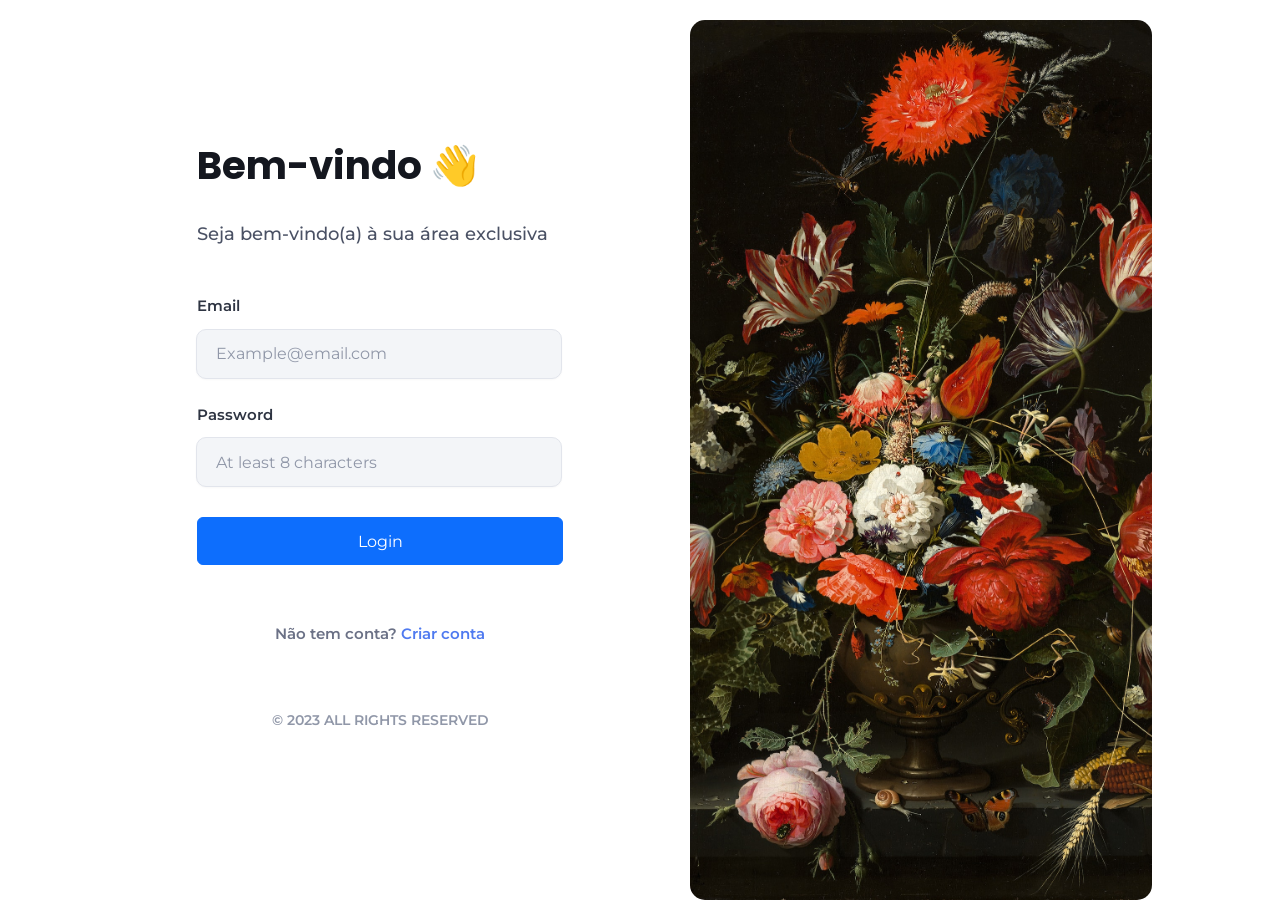
==== agendamento.html @ d28b4170 "mudar nome index para agendamento para compatibilizar" ====
<!doctype html>
<html lang="pt-BR">
  <head>
    <meta charset="UTF-8" />
    <meta name="viewport" content="width=device-width, initial-scale=1.0" />
    <title>Login</title>

    <link rel="preconnect" href="https://fonts.googleapis.com" />
    <link rel="preconnect" href="https://fonts.gstatic.com" crossorigin />
    <link
      href="https://fonts.googleapis.com/css2?family=Montserrat:wght@400;500;600;700&family=Poppins:wght@500;600;700;800&display=swap"
      rel="stylesheet"
    />
    <link
      href="https://cdn.jsdelivr.net/npm/bootstrap@5.3.8/dist/css/bootstrap.min.css"
      rel="stylesheet"
      integrity="sha384-sRIl4kxILFvY47J16cr9ZwB07vP4J8+LH7qKQnuqkuIAvNWLzeN8tE5YBujZqJLB"
      crossorigin="anonymous"
    />
    <link rel="stylesheet" href="css/tela.css" />
  </head>
  <body>
    <main class="container">
      <section class="login-section">
        <div class="login-box">
          <h1>Bem-vindo <span aria-hidden="true">&#128075;</span></h1>
          <p class="subtitle">
            Seja bem-vindo(a) &agrave; sua &aacute;rea exclusiva
          </p>

          <form id="login-form" class="needs-validation" novalidate>
            <div class="input-group">
              <label for="email">Email</label>
              <input
                id="email"
                class="form-control"
                name="email"
                type="email"
                placeholder="Example@email.com"
                autocomplete="email"
              />
              <small class="field-error"></small>
            </div>

            <div class="input-group">
              <label for="password">Password</label>
              <input
                id="password"
                class="form-control"
                name="password"
                type="password"
                placeholder="At least 8 characters"
                autocomplete="current-password"
              />
              <small class="field-error"></small>
            </div>

            <button class="btn btn-primary" type="submit">Login</button>
            <p class="form-message" role="status" aria-live="polite"></p>
          </form>

          <p class="register">
            N&atilde;o tem conta? <a href="tela_registro.html">Criar conta</a>
          </p>

          <p class="footer">&copy; 2023 ALL RIGHTS RESERVED</p>
        </div>
      </section>

      <section class="image-section">
        <img
          src="assets/img/992dfb2830a38887b0559dfb619dc9eba940a887.jpg"
          alt="Arranjo de flores em fundo escuro"
        />
      </section>
    </main>
    <script
      src="https://cdn.jsdelivr.net/npm/bootstrap@5.3.8/dist/js/bootstrap.bundle.min.js"
      integrity="sha384-FKyoEForCGlyvwx9Hj09JcYn3nv7wiPVlz7YYwJrWVcXK/BmnVDxM+D2scQbITxI"
      crossorigin="anonymous"
    ></script>
    <script src="/scripts/script.js"></script>
  </body>
</html>
---- css/tela.css ----
@import url("https://fonts.googleapis.com/css2?family=Montserrat:wght@400;500;600;700&family=Poppins:wght@500;600;700;800&display=swap");

:root {
  --primary: #4f7af0;
  --primary-hover: #3e67e0;
  --primary-ring: rgba(79, 122, 240, 0.28);
  --primary-ink: #ffffff;
  --ink-900: #14171f;
  --ink-800: #1f2430;
  --ink-700: #2e3442;
  --ink-600: #4a5164;
  --ink-500: #6b7186;
  --ink-400: #9097a8;
  --ink-300: #c4c9d4;
  --ink-200: #e2e5ec;
  --ink-100: #f3f5f8;
  --ink-50: #f7f8fb;
  --surface: #ffffff;
  --font-heading: "Poppins", -apple-system, BlinkMacSystemFont, "Segoe UI", sans-serif;
  --font-body: "Montserrat", -apple-system, BlinkMacSystemFont, "Segoe UI", sans-serif;
  --radius-sm: 6px;
  --radius-md: 10px;
}

* {
  margin: 0;
  padding: 0;
  box-sizing: border-box;
}

body {
  min-height: 100vh;
  font-family: var(--font-body);
  color: var(--ink-700);
  background: var(--surface);
  -webkit-font-smoothing: antialiased;
  text-rendering: optimizeLegibility;
}

.container {
  display: flex;
  min-height: 100vh;
  padding: 20px 58px 0 0;
}

.login-section {
  width: 50.25%;
  min-width: 620px;
  display: flex;
  justify-content: center;
  align-items: center;
}

.login-box {
  width: 366px;
  min-height: 610px;
  padding-top: 8px;
  display: flex;
  flex-direction: column;
  transform: translateY(-18px);
}

.login-box h1 {
  color: var(--ink-900);
  font-family: var(--font-heading);
  font-size: 39px;
  line-height: 1.1;
  font-weight: 700;
  margin-bottom: 34px;
  letter-spacing: 0;
}

.subtitle {
  color: var(--ink-600);
  font-size: 18px;
  font-weight: 500;
  line-height: 1.4;
  margin-bottom: 48px;
}

.input-group {
  display: block;
  margin-bottom: 25px;
}

.input-group label {
  display: block;
  color: var(--ink-700);
  font-size: 15px;
  font-weight: 600;
  margin-bottom: 11px;
}

.input-group input {
  width: 100%;
  height: 50px;
  padding: 0 19px;
  border-radius: var(--radius-md);
  border: 1px solid var(--ink-200);
  background: var(--ink-100);
  color: var(--ink-800);
  font: inherit;
  font-size: 16px;
  outline: none;
  box-shadow: 0 1px 2px rgba(17, 24, 39, 0.03);
}

.input-group > .form-control {
  width: 100%;
  min-width: 100%;
  flex: none;
  border-radius: var(--radius-md) !important;
}

.input-group input::placeholder {
  color: var(--ink-400);
}

.input-group input:focus {
  border-color: var(--primary);
  box-shadow: 0 0 0 3px var(--primary-ring);
}

.input-group.is-invalid input,
.field.is-invalid input,
.field.is-invalid select {
  border-color: #e54d5a;
  box-shadow: 0 0 0 3px rgba(229, 77, 90, 0.14);
}

.field-error {
  min-height: 16px;
  color: #e54d5a;
  font-size: 11px;
  font-weight: 500;
  line-height: 1.35;
  margin-top: 5px;
}

.input-group .field-error {
  display: block;
  margin-top: 6px;
}

.login-box .field-error:empty {
  display: none;
}

.form-message {
  min-height: 18px;
  color: var(--ink-600);
  font-size: 12px;
  font-weight: 600;
  line-height: 1.4;
  margin-top: 12px;
  text-align: center;
}

.form-message.is-success {
  color: #22b573;
}

.form-message.is-error {
  color: #e54d5a;
}

.login-box .form-message:empty {
  display: none;
}

button {
  width: 100%;
  height: 48px;
  margin-top: 5px;
  border-radius: var(--radius-sm);
  border: none;
  background: var(--primary);
  color: var(--primary-ink);
  font: inherit;
  font-size: 16px;
  font-weight: 500;
  cursor: pointer;
  text-decoration: none;
}

button:hover {
  background: var(--primary-hover);
}

.login-box .btn {
  height: 48px;
  padding: 0;
  font-size: 16px;
  line-height: 48px;
}

.register {
  color: var(--ink-500);
  font-size: 15px;
  font-weight: 600;
  margin-top: 58px;
  text-align: center;
}

.register a {
  color: var(--primary);
  text-decoration: none;
}

.register a:hover {
  text-decoration: underline;
}

.footer {
  color: var(--ink-400);
  font-size: 14px;
  font-weight: 600;
  margin-top: auto;
  padding-top: 40px;
  text-align: center;
}

.image-section {
  flex: 1;
  min-width: 380px;
  display: flex;
  justify-content: flex-start;
  align-items: flex-start;
}

.image-section img {
  width: 100%;
  height: calc(100vh - 20px);
  object-fit: cover;
  border-radius: 15px;
  display: block;
}

@media (max-width: 820px) {
  .container {
    flex-direction: column;
    min-height: auto;
    padding: 24px;
    gap: 28px;
  }

  .login-section,
  .image-section {
    width: 100%;
    min-width: 0;
  }

  .login-section {
    min-height: 560px;
  }

  .login-box {
    width: min(100%, 320px);
  }

  .image-section img {
    height: 62vh;
  }
}

.register-page {
  min-height: 100vh;
  background: var(--ink-50);
}

.register-shell {
  min-height: 100vh;
  display: flex;
  justify-content: center;
  align-items: center;
  padding: 28px 0 64px;
}

.register-card {
  width: min(100%, 614px);
  min-height: 644px;
  padding: 24px 52px 17px;
  border-radius: var(--radius-sm);
  background: var(--surface);
}

.register-card h1 {
  color: var(--ink-900);
  font-family: var(--font-heading);
  font-size: 30px;
  line-height: 1.2;
  font-weight: 700;
  text-align: center;
  margin-bottom: 34px;
}

.register-form {
  display: flex;
  flex-direction: column;
}

.register-grid {
  display: grid;
  grid-template-columns: repeat(2, minmax(0, 1fr));
  column-gap: 18px;
  row-gap: 28px;
}

.field {
  display: flex;
  flex-direction: column;
}

.field-wide {
  grid-column: 1 / -1;
}

.field label {
  color: var(--ink-700);
  font-size: 13px;
  line-height: 1.2;
  font-weight: 500;
  margin-bottom: 7px;
}

.field input,
.field select {
  width: 100%;
  height: 38px;
  border: 1px solid transparent;
  border-radius: var(--radius-sm);
  background: var(--ink-100);
  color: var(--ink-800);
  font: inherit;
  font-size: 13px;
  padding: 0 12px;
  outline: none;
}

.field select {
  appearance: auto;
}

.field input:focus,
.field select:focus {
  box-shadow: 0 0 0 3px var(--primary-ring);
}

.register-button {
  height: 42px;
  margin-top: 31px;
  border-radius: var(--radius-sm);
  background: var(--primary);
  font-size: 12px;
  font-weight: 400;
}

.login-link {
  color: var(--ink-700);
  font-size: 13px;
  font-weight: 500;
  text-align: center;
  margin-top: 30px;
}

.login-link a {
  color: var(--ink-800);
  font-weight: 600;
  text-decoration: none;
}

.login-link a:hover {
  text-decoration: underline;
}

@media (max-width: 520px) {
  .register-card {
    min-height: 100vh;
    padding: 24px;
  }

  .register-grid {
    grid-template-columns: 1fr;
    row-gap: 22px;
  }
}
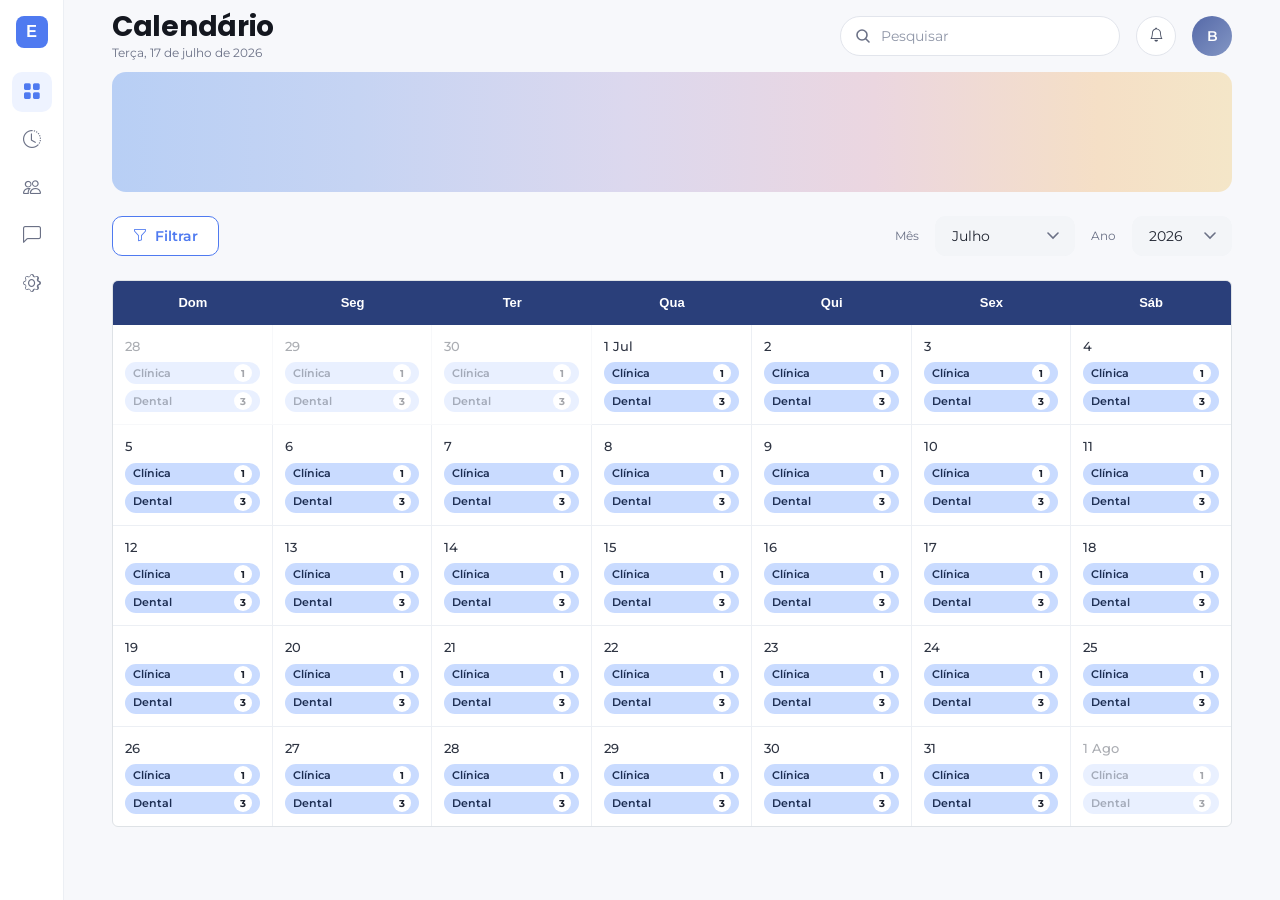
==== commit 1a2062dd: "merge entre agendamento e login/registro" ====
--- a/agendamento.html
+++ b/agendamento.html
@@ -3,82 +3,564 @@
   <head>
     <meta charset="UTF-8" />
     <meta name="viewport" content="width=device-width, initial-scale=1.0" />
-    <title>Login</title>
-
-    <link rel="preconnect" href="https://fonts.googleapis.com" />
-    <link rel="preconnect" href="https://fonts.gstatic.com" crossorigin />
-    <link
-      href="https://fonts.googleapis.com/css2?family=Montserrat:wght@400;500;600;700&family=Poppins:wght@500;600;700;800&display=swap"
-      rel="stylesheet"
-    />
     <link
       href="https://cdn.jsdelivr.net/npm/bootstrap@5.3.8/dist/css/bootstrap.min.css"
       rel="stylesheet"
       integrity="sha384-sRIl4kxILFvY47J16cr9ZwB07vP4J8+LH7qKQnuqkuIAvNWLzeN8tE5YBujZqJLB"
       crossorigin="anonymous"
     />
-    <link rel="stylesheet" href="css/tela.css" />
-  </head>
-  <body>
-    <main class="container">
-      <section class="login-section">
-        <div class="login-box">
-          <h1>Bem-vindo <span aria-hidden="true">&#128075;</span></h1>
-          <p class="subtitle">
-            Seja bem-vindo(a) &agrave; sua &aacute;rea exclusiva
-          </p>
-
-          <form id="login-form" class="needs-validation" novalidate>
-            <div class="input-group">
-              <label for="email">Email</label>
-              <input
-                id="email"
-                class="form-control"
-                name="email"
-                type="email"
-                placeholder="Example@email.com"
-                autocomplete="email"
-              />
-              <small class="field-error"></small>
-            </div>
-
-            <div class="input-group">
-              <label for="password">Password</label>
-              <input
-                id="password"
-                class="form-control"
-                name="password"
-                type="password"
-                placeholder="At least 8 characters"
-                autocomplete="current-password"
-              />
-              <small class="field-error"></small>
-            </div>
-
-            <button class="btn btn-primary" type="submit">Login</button>
-            <p class="form-message" role="status" aria-live="polite"></p>
-          </form>
-
-          <p class="register">
-            N&atilde;o tem conta? <a href="tela_registro.html">Criar conta</a>
-          </p>
-
-          <p class="footer">&copy; 2023 ALL RIGHTS RESERVED</p>
-        </div>
-      </section>
-
-      <section class="image-section">
-        <img
-          src="assets/img/992dfb2830a38887b0559dfb619dc9eba940a887.jpg"
-          alt="Arranjo de flores em fundo escuro"
-        />
-      </section>
-    </main>
+    <link
+      rel="stylesheet"
+      href="https://cdn.jsdelivr.net/npm/bootstrap-icons@1.11.3/font/bootstrap-icons.min.css"
+    />
     <script
       src="https://cdn.jsdelivr.net/npm/bootstrap@5.3.8/dist/js/bootstrap.bundle.min.js"
       integrity="sha384-FKyoEForCGlyvwx9Hj09JcYn3nv7wiPVlz7YYwJrWVcXK/BmnVDxM+D2scQbITxI"
       crossorigin="anonymous"
     ></script>
-    <script src="/scripts/script.js"></script>
+    <link rel="stylesheet" href="./styles/tokens.css" />
+    <link rel="stylesheet" href="./styles/styles.css" />
+
+    <title>Calendário</title>
+  </head>
+
+  <body>
+    <div class="d-flex min-vh-100">
+      <!-- Side nav rail -->
+      <aside class="nav-rail d-flex flex-column align-items-center gap-2 py-3">
+        <div class="nav-brand mb-3">E</div>
+        <a
+          class="nav-item active"
+          href="#"
+          title="Dashboard"
+          aria-label="Dashboard"
+        >
+          <i class="bi bi-grid-fill"></i>
+        </a>
+        <a class="nav-item" href="#" title="Histórico" aria-label="Histórico">
+          <i class="bi bi-clock-history"></i>
+        </a>
+        <a class="nav-item" href="#" title="Pessoas" aria-label="Pessoas">
+          <i class="bi bi-people"></i>
+        </a>
+        <a class="nav-item" href="#" title="Mensagens" aria-label="Mensagens">
+          <i class="bi bi-chat-left"></i>
+        </a>
+        <a
+          class="nav-item"
+          href="#"
+          title="Configurações"
+          aria-label="Configurações"
+        >
+          <i class="bi bi-gear"></i>
+        </a>
+      </aside>
+
+      <main class="flex-fill d-flex flex-column min-w-0">
+        <!-- Topbar -->
+        <header class="topbar d-flex align-items-center gap-3 px-5">
+          <div class="flex-grow-1">
+            <h1 class="m-0">Calendário</h1>
+            <div class="text-muted-ink small">Terça, 17 de julho de 2026</div>
+          </div>
+          <input
+            type="text"
+            class="input input-search"
+            placeholder="Pesquisar"
+            aria-label="Pesquisar"
+          />
+          <button
+            type="button"
+            class="btn btn-icon rounded-pill"
+            aria-label="Notificações"
+          >
+            <i class="bi bi-bell"></i>
+          </button>
+          <div class="avatar avatar-gradient">B</div>
+        </header>
+
+        <!-- Page body -->
+        <div class="px-5 pb-5">
+          <!-- Hero band (gradient strip) -->
+          <section class="hero-band mb-4"></section>
+
+          <!-- Filter / period row -->
+          <div class="d-flex align-items-center justify-content-between mb-4">
+            <button type="button" class="btn btn-secondary">
+              <i class="bi bi-funnel"></i> Filtrar
+            </button>
+            <div class="d-flex align-items-center gap-3">
+              <label class="form-label m-0 small text-muted-ink" for="cal-month"
+                >Mês</label
+              >
+              <div class="select-wrap cal-select-month">
+                <select id="cal-month" class="select">
+                  <option>Julho</option>
+                  <option>Agosto</option>
+                  <option>Setembro</option>
+                  <option>Outubro</option>
+                </select>
+              </div>
+              <label class="form-label m-0 small text-muted-ink" for="cal-year"
+                >Ano</label
+              >
+              <div class="select-wrap cal-select-year">
+                <select id="cal-year" class="select">
+                  <option>2026</option>
+                  <option>2027</option>
+                </select>
+              </div>
+            </div>
+          </div>
+
+          <!-- Calendar table -->
+          <div
+            class="cal-table border rounded overflow-hidden bg-white"
+            id="cal-table"
+          >
+            <div class="cal-head">
+              <div class="cal-head-cell">Dom</div>
+              <div class="cal-head-cell">Seg</div>
+              <div class="cal-head-cell">Ter</div>
+              <div class="cal-head-cell">Qua</div>
+              <div class="cal-head-cell">Qui</div>
+              <div class="cal-head-cell">Sex</div>
+              <div class="cal-head-cell">Sáb</div>
+            </div>
+
+            <div class="cal-body">
+              <div class="cal-cell is-muted">
+                <div class="cal-num">28</div>
+                <div class="cal-pill">
+                  <span>Clínica</span><span class="badge-count">1</span>
+                </div>
+                <div class="cal-pill">
+                  <span>Dental</span><span class="badge-count">3</span>
+                </div>
+              </div>
+              <div class="cal-cell is-muted">
+                <div class="cal-num">29</div>
+                <div class="cal-pill">
+                  <span>Clínica</span><span class="badge-count">1</span>
+                </div>
+                <div class="cal-pill">
+                  <span>Dental</span><span class="badge-count">3</span>
+                </div>
+              </div>
+              <div class="cal-cell is-muted">
+                <div class="cal-num">30</div>
+                <div class="cal-pill">
+                  <span>Clínica</span><span class="badge-count">1</span>
+                </div>
+                <div class="cal-pill">
+                  <span>Dental</span><span class="badge-count">3</span>
+                </div>
+              </div>
+              <div class="cal-cell">
+                <div class="cal-num">1 Jul</div>
+                <div class="cal-pill">
+                  <span>Clínica</span><span class="badge-count">1</span>
+                </div>
+                <div class="cal-pill">
+                  <span>Dental</span><span class="badge-count">3</span>
+                </div>
+              </div>
+              <div class="cal-cell">
+                <div class="cal-num">2</div>
+                <div class="cal-pill">
+                  <span>Clínica</span><span class="badge-count">1</span>
+                </div>
+                <div class="cal-pill">
+                  <span>Dental</span><span class="badge-count">3</span>
+                </div>
+              </div>
+              <div class="cal-cell">
+                <div class="cal-num">3</div>
+                <div class="cal-pill">
+                  <span>Clínica</span><span class="badge-count">1</span>
+                </div>
+                <div class="cal-pill">
+                  <span>Dental</span><span class="badge-count">3</span>
+                </div>
+              </div>
+              <div class="cal-cell">
+                <div class="cal-num">4</div>
+                <div class="cal-pill">
+                  <span>Clínica</span><span class="badge-count">1</span>
+                </div>
+                <div class="cal-pill">
+                  <span>Dental</span><span class="badge-count">3</span>
+                </div>
+              </div>
+
+              <div class="cal-cell">
+                <div class="cal-num">5</div>
+                <div class="cal-pill">
+                  <span>Clínica</span><span class="badge-count">1</span>
+                </div>
+                <div class="cal-pill">
+                  <span>Dental</span><span class="badge-count">3</span>
+                </div>
+              </div>
+              <div class="cal-cell">
+                <div class="cal-num">6</div>
+                <div class="cal-pill">
+                  <span>Clínica</span><span class="badge-count">1</span>
+                </div>
+                <div class="cal-pill">
+                  <span>Dental</span><span class="badge-count">3</span>
+                </div>
+              </div>
+              <div class="cal-cell">
+                <div class="cal-num">7</div>
+                <div class="cal-pill">
+                  <span>Clínica</span><span class="badge-count">1</span>
+                </div>
+                <div class="cal-pill">
+                  <span>Dental</span><span class="badge-count">3</span>
+                </div>
+              </div>
+              <div class="cal-cell">
+                <div class="cal-num">8</div>
+                <div class="cal-pill">
+                  <span>Clínica</span><span class="badge-count">1</span>
+                </div>
+                <div class="cal-pill">
+                  <span>Dental</span><span class="badge-count">3</span>
+                </div>
+              </div>
+              <div class="cal-cell">
+                <div class="cal-num">9</div>
+                <div class="cal-pill">
+                  <span>Clínica</span><span class="badge-count">1</span>
+                </div>
+                <div class="cal-pill">
+                  <span>Dental</span><span class="badge-count">3</span>
+                </div>
+              </div>
+              <div class="cal-cell">
+                <div class="cal-num">10</div>
+                <div class="cal-pill">
+                  <span>Clínica</span><span class="badge-count">1</span>
+                </div>
+                <div class="cal-pill">
+                  <span>Dental</span><span class="badge-count">3</span>
+                </div>
+              </div>
+              <div class="cal-cell">
+                <div class="cal-num">11</div>
+                <div class="cal-pill">
+                  <span>Clínica</span><span class="badge-count">1</span>
+                </div>
+                <div class="cal-pill">
+                  <span>Dental</span><span class="badge-count">3</span>
+                </div>
+              </div>
+
+              <div class="cal-cell">
+                <div class="cal-num">12</div>
+                <div class="cal-pill">
+                  <span>Clínica</span><span class="badge-count">1</span>
+                </div>
+                <div class="cal-pill">
+                  <span>Dental</span><span class="badge-count">3</span>
+                </div>
+              </div>
+              <div class="cal-cell">
+                <div class="cal-num">13</div>
+                <div class="cal-pill">
+                  <span>Clínica</span><span class="badge-count">1</span>
+                </div>
+                <div class="cal-pill">
+                  <span>Dental</span><span class="badge-count">3</span>
+                </div>
+              </div>
+              <div class="cal-cell">
+                <div class="cal-num">14</div>
+                <div class="cal-pill">
+                  <span>Clínica</span><span class="badge-count">1</span>
+                </div>
+                <div class="cal-pill">
+                  <span>Dental</span><span class="badge-count">3</span>
+                </div>
+              </div>
+              <div class="cal-cell">
+                <div class="cal-num">15</div>
+                <div class="cal-pill">
+                  <span>Clínica</span><span class="badge-count">1</span>
+                </div>
+                <div class="cal-pill">
+                  <span>Dental</span><span class="badge-count">3</span>
+                </div>
+              </div>
+              <div class="cal-cell">
+                <div class="cal-num">16</div>
+                <div class="cal-pill">
+                  <span>Clínica</span><span class="badge-count">1</span>
+                </div>
+                <div class="cal-pill">
+                  <span>Dental</span><span class="badge-count">3</span>
+                </div>
+              </div>
+              <div class="cal-cell">
+                <div class="cal-num">17</div>
+                <div class="cal-pill">
+                  <span>Clínica</span><span class="badge-count">1</span>
+                </div>
+                <div class="cal-pill">
+                  <span>Dental</span><span class="badge-count">3</span>
+                </div>
+              </div>
+              <div class="cal-cell">
+                <div class="cal-num">18</div>
+                <div class="cal-pill">
+                  <span>Clínica</span><span class="badge-count">1</span>
+                </div>
+                <div class="cal-pill">
+                  <span>Dental</span><span class="badge-count">3</span>
+                </div>
+              </div>
+
+              <div class="cal-cell">
+                <div class="cal-num">19</div>
+                <div class="cal-pill">
+                  <span>Clínica</span><span class="badge-count">1</span>
+                </div>
+                <div class="cal-pill">
+                  <span>Dental</span><span class="badge-count">3</span>
+                </div>
+              </div>
+              <div class="cal-cell">
+                <div class="cal-num">20</div>
+                <div class="cal-pill">
+                  <span>Clínica</span><span class="badge-count">1</span>
+                </div>
+                <div class="cal-pill">
+                  <span>Dental</span><span class="badge-count">3</span>
+                </div>
+              </div>
+              <div class="cal-cell">
+                <div class="cal-num">21</div>
+                <div class="cal-pill">
+                  <span>Clínica</span><span class="badge-count">1</span>
+                </div>
+                <div class="cal-pill">
+                  <span>Dental</span><span class="badge-count">3</span>
+                </div>
+              </div>
+              <div class="cal-cell">
+                <div class="cal-num">22</div>
+                <div class="cal-pill">
+                  <span>Clínica</span><span class="badge-count">1</span>
+                </div>
+                <div class="cal-pill">
+                  <span>Dental</span><span class="badge-count">3</span>
+                </div>
+              </div>
+              <div class="cal-cell">
+                <div class="cal-num">23</div>
+                <div class="cal-pill">
+                  <span>Clínica</span><span class="badge-count">1</span>
+                </div>
+                <div class="cal-pill">
+                  <span>Dental</span><span class="badge-count">3</span>
+                </div>
+              </div>
+              <div class="cal-cell">
+                <div class="cal-num">24</div>
+                <div class="cal-pill">
+                  <span>Clínica</span><span class="badge-count">1</span>
+                </div>
+                <div class="cal-pill">
+                  <span>Dental</span><span class="badge-count">3</span>
+                </div>
+              </div>
+              <div class="cal-cell">
+                <div class="cal-num">25</div>
+                <div class="cal-pill">
+                  <span>Clínica</span><span class="badge-count">1</span>
+                </div>
+                <div class="cal-pill">
+                  <span>Dental</span><span class="badge-count">3</span>
+                </div>
+              </div>
+
+              <div class="cal-cell">
+                <div class="cal-num">26</div>
+                <div class="cal-pill">
+                  <span>Clínica</span><span class="badge-count">1</span>
+                </div>
+                <div class="cal-pill">
+                  <span>Dental</span><span class="badge-count">3</span>
+                </div>
+              </div>
+              <div class="cal-cell">
+                <div class="cal-num">27</div>
+                <div class="cal-pill">
+                  <span>Clínica</span><span class="badge-count">1</span>
+                </div>
+                <div class="cal-pill">
+                  <span>Dental</span><span class="badge-count">3</span>
+                </div>
+              </div>
+              <div class="cal-cell">
+                <div class="cal-num">28</div>
+                <div class="cal-pill">
+                  <span>Clínica</span><span class="badge-count">1</span>
+                </div>
+                <div class="cal-pill">
+                  <span>Dental</span><span class="badge-count">3</span>
+                </div>
+              </div>
+              <div class="cal-cell">
+                <div class="cal-num">29</div>
+                <div class="cal-pill">
+                  <span>Clínica</span><span class="badge-count">1</span>
+                </div>
+                <div class="cal-pill">
+                  <span>Dental</span><span class="badge-count">3</span>
+                </div>
+              </div>
+              <div class="cal-cell">
+                <div class="cal-num">30</div>
+                <div class="cal-pill">
+                  <span>Clínica</span><span class="badge-count">1</span>
+                </div>
+                <div class="cal-pill">
+                  <span>Dental</span><span class="badge-count">3</span>
+                </div>
+              </div>
+              <div class="cal-cell">
+                <div class="cal-num">31</div>
+                <div class="cal-pill">
+                  <span>Clínica</span><span class="badge-count">1</span>
+                </div>
+                <div class="cal-pill">
+                  <span>Dental</span><span class="badge-count">3</span>
+                </div>
+              </div>
+              <div class="cal-cell is-muted">
+                <div class="cal-num">1 Ago</div>
+                <div class="cal-pill">
+                  <span>Clínica</span><span class="badge-count">1</span>
+                </div>
+                <div class="cal-pill">
+                  <span>Dental</span><span class="badge-count">3</span>
+                </div>
+              </div>
+            </div>
+          </div>
+        </div>
+      </main>
+    </div>
+
+    <!-- Schedule Modal -->
+    <div
+      class="modal fade"
+      id="scheduleModal"
+      tabindex="-1"
+      aria-labelledby="scheduleModalTitle"
+      aria-hidden="true"
+    >
+      <div class="modal-dialog modal-dialog-centered schedule-modal">
+        <div class="modal-content schedule-card border-0 p-4 shadow-lg">
+          <div class="d-flex align-items-center justify-content-between mb-2">
+            <h2 id="scheduleModalTitle" class="schedule-title m-0">
+              Agendar horário
+            </h2>
+            <button
+              type="button"
+              class="btn btn-icon btn-ghost-icon"
+              data-bs-dismiss="modal"
+              aria-label="Fechar"
+            >
+              <i class="bi bi-x-lg"></i>
+            </button>
+          </div>
+          <p class="text-muted-ink small mb-4">Horários disponíveis</p>
+
+          <div
+            class="d-flex flex-column gap-2 mb-4"
+            role="radiogroup"
+            aria-label="Horários disponíveis"
+          >
+            <label
+              class="time-row d-flex align-items-center gap-3 p-3 rounded m-0"
+            >
+              <input type="radio" name="schedule-time" checked />
+              <span class="time-radio"></span>
+              <span class="time-label">13h – 14h</span>
+              <span class="time-doctor ms-auto small">Dr. Lúcio</span>
+            </label>
+            <label
+              class="time-row d-flex align-items-center gap-3 p-3 rounded m-0"
+            >
+              <input type="radio" name="schedule-time" />
+              <span class="time-radio"></span>
+              <span class="time-label">13h – 14h</span>
+              <span class="time-doctor ms-auto small">Dra. Maria</span>
+            </label>
+            <label
+              class="time-row d-flex align-items-center gap-3 p-3 rounded m-0"
+            >
+              <input type="radio" name="schedule-time" />
+              <span class="time-radio"></span>
+              <span class="time-label">14h – 15h</span>
+              <span class="time-doctor ms-auto small">Dr. Silva</span>
+            </label>
+            <label
+              class="time-row d-flex align-items-center gap-3 p-3 rounded m-0"
+            >
+              <input type="radio" name="schedule-time" />
+              <span class="time-radio"></span>
+              <span class="time-label">15h – 16h</span>
+              <span class="time-doctor ms-auto small">Dra. Maria</span>
+            </label>
+            <label
+              class="time-row d-flex align-items-center gap-3 p-3 rounded m-0"
+            >
+              <input type="radio" name="schedule-time" />
+              <span class="time-radio"></span>
+              <span class="time-label">16h – 17h</span>
+              <span class="time-doctor ms-auto small">Dr. Reis</span>
+            </label>
+            <label
+              class="time-row d-flex align-items-center gap-3 p-3 rounded m-0"
+            >
+              <input type="radio" name="schedule-time" />
+              <span class="time-radio"></span>
+              <span class="time-label">17h – 18h</span>
+              <span class="time-doctor ms-auto small">Dra. Maria</span>
+            </label>
+          </div>
+
+          <div class="row g-3">
+            <div class="col-6 d-grid">
+              <button
+                type="button"
+                class="btn btn-secondary"
+                data-bs-dismiss="modal"
+              >
+                Fechar
+              </button>
+            </div>
+            <div class="col-6 d-grid">
+              <button type="button" class="btn btn-primary">Agendar</button>
+            </div>
+          </div>
+        </div>
+      </div>
+    </div>
+
+    <script>
+      document.addEventListener("DOMContentLoaded", () => {
+        const modal = new bootstrap.Modal(
+          document.getElementById("scheduleModal"),
+        );
+        document.getElementById("cal-table").addEventListener("click", (e) => {
+          if (e.target.closest(".cal-pill, .cal-cell")) modal.show();
+        });
+      });
+    </script>
   </body>
 </html>
--- a/styles/tokens.css
+++ b/styles/tokens.css
@@ -0,0 +1,213 @@
+/* Engagement — Design System Tokens
+   Abstracted from the Figma layouts (Login, Cadastro, Início, Calendário,
+   Agendados, Premiação, Profile). Cleaned-up, token-first rewrite. */
+
+@import url("https://fonts.googleapis.com/css2?family=Montserrat:wght@400;500;600;700&family=Poppins:wght@500;600;700;800&display=swap");
+
+:root {
+    /* ── Brand / primary ────────────────────────────────────────────────
+     The dominant blue from buttons + table header. */
+    --brand-50: #eef3ff;
+    --brand-100: #dbe5ff;
+    --brand-200: #b8caff;
+    --brand-300: #8fabff;
+    --brand-400: #6c8dfa;
+    --brand-500: #4f7af0; /* buttons / links */
+    --brand-600: #3e67e0; /* hover */
+    --brand-700: #2f52b5;
+    --brand-800: #2a3f7a; /* table header / dark nav */
+    --brand-900: #1e2d59;
+
+    --primary: var(--brand-500);
+    --primary-hover: var(--brand-600);
+    --primary-press: var(--brand-700);
+    --primary-ink: #ffffff;
+    --primary-soft: var(--brand-50);
+    --primary-ring: rgba(79, 122, 240, 0.28);
+
+    /* ── Neutrals ─────────────────────────────────────────────────────── */
+    --ink-900: #14171f; /* page titles */
+    --ink-800: #1f2430;
+    --ink-700: #2e3442; /* body strong */
+    --ink-600: #4a5164; /* body */
+    --ink-500: #6b7186; /* meta / labels */
+    --ink-400: #9097a8; /* placeholder */
+    --ink-300: #c4c9d4; /* borders strong */
+    --ink-200: #e2e5ec; /* borders */
+    --ink-150: #eceff4;
+    --ink-100: #f3f5f8; /* input fill */
+    --ink-50: #f7f8fb; /* page bg */
+    --surface: #ffffff;
+
+    /* ── Semantic ─────────────────────────────────────────────────────── */
+    --success-500: #22b573;
+    --success-50: #e7f7ee;
+    --warning-500: #e8a93a;
+    --warning-50: #fdf3df;
+    --danger-500: #e54d5a;
+    --danger-50: #fdecee;
+    --info-500: #3c9ae0;
+    --info-50: #e5f2fb;
+
+    /* ── Pastel named palette (from Início + Premiação cards) ──────────
+     Each has a base fill, a darker ink for text on top, and a subtle
+     border for crisper card outlines. */
+    --card-blue-bg: #c9dbff;
+    --card-blue-ink: #1c2d52;
+    --card-blue-edge: #a9c3f5;
+
+    --card-pink-bg: #ffb8cc;
+    --card-pink-ink: #5a1f35;
+    --card-pink-edge: #f39ab3;
+
+    --card-coral-bg: #f49a9a;
+    --card-coral-ink: #5a1c1c;
+    --card-coral-edge: #e07c7c;
+
+    --card-yellow-bg: #fff27a;
+    --card-yellow-ink: #5a4a00;
+    --card-yellow-edge: #f3de4b;
+
+    --card-green-bg: #b7f0b1;
+    --card-green-ink: #133c16;
+    --card-green-edge: #8dd98a;
+
+    --card-mint-bg: #bfe3d6;
+    --card-mint-ink: #0f3d2f;
+    --card-mint-edge: #9bcfbe;
+
+    --card-violet-bg: #d4c7f7;
+    --card-violet-ink: #2d1f5a;
+    --card-violet-edge: #b7a5ea;
+
+    /* ── Hero gradient (used on header bands across screens) ───────── */
+    --hero-gradient: linear-gradient(
+        90deg,
+        #b8cff5 0%,
+        #c6d4f3 22%,
+        #dcd8ee 46%,
+        #ebd6e0 68%,
+        #f5dfc6 88%,
+        #f4e6c8 100%
+    );
+
+    /* ── Typography ───────────────────────────────────────────────────── */
+    --font-heading:
+        "Poppins", -apple-system, BlinkMacSystemFont, "Segoe UI", sans-serif;
+    --font-body:
+        "Montserrat", -apple-system, BlinkMacSystemFont, "Segoe UI", sans-serif;
+    --font-mono: "SFMono-Regular", ui-monospace, Menlo, monospace;
+
+    /* Type scale */
+    --ts-display: 40px;
+    --lh-display: 1.15;
+    --ts-h1: 28px;
+    --lh-h1: 1.2;
+    --ts-h2: 22px;
+    --lh-h2: 1.25;
+    --ts-h3: 18px;
+    --lh-h3: 1.3;
+    --ts-body: 14px;
+    --lh-body: 1.5;
+    --ts-body-lg: 16px;
+    --lh-body-lg: 1.55;
+    --ts-label: 13px;
+    --lh-label: 1.4;
+    --ts-caption: 12px;
+    --lh-caption: 1.4;
+
+    /* Weights */
+    --fw-regular: 400;
+    --fw-medium: 500;
+    --fw-semi: 600;
+    --fw-bold: 700;
+
+    /* ── Spacing (4-step scale) ───────────────────────────────────────── */
+    --s-0: 0;
+    --s-1: 4px;
+    --s-2: 8px;
+    --s-3: 12px;
+    --s-4: 16px;
+    --s-5: 20px;
+    --s-6: 24px;
+    --s-7: 32px;
+    --s-8: 40px;
+    --s-9: 48px;
+    --s-10: 64px;
+
+    /* ── Radii ────────────────────────────────────────────────────────── */
+    --r-xs: 4px;
+    --r-sm: 6px;
+    --r-md: 10px;
+    --r-lg: 14px;
+    --r-xl: 20px;
+    --r-pill: 999px;
+
+    /* ── Elevation ────────────────────────────────────────────────────── */
+    --sh-0: none;
+    --sh-1: 0 1px 2px rgba(20, 23, 31, 0.06), 0 1px 1px rgba(20, 23, 31, 0.04);
+    --sh-2: 0 2px 6px rgba(20, 23, 31, 0.06), 0 4px 14px rgba(20, 23, 31, 0.06);
+    --sh-3: 0 8px 24px rgba(20, 23, 31, 0.1), 0 2px 6px rgba(20, 23, 31, 0.06);
+    --sh-4: 0 20px 60px rgba(20, 23, 31, 0.18);
+    --sh-focus: 0 0 0 3px var(--primary-ring);
+
+    /* ── Layout ───────────────────────────────────────────────────────── */
+    --nav-w: 64px;
+    --topbar-h: 72px;
+    --density-row: 48px; /* table row height (comfortable) */
+    --density-input: 40px; /* input height */
+}
+
+/* Compact density override */
+[data-density="compact"] {
+    --density-row: 36px;
+    --density-input: 32px;
+    --s-6: 18px;
+    --s-7: 24px;
+}
+
+/* ── Base reset ────────────────────────────────────────────────────── */
+* {
+    box-sizing: border-box;
+}
+html,
+body {
+    margin: 0;
+    padding: 0;
+}
+body {
+    font-family: var(--font-body);
+    font-size: var(--ts-body);
+    line-height: var(--lh-body);
+    color: var(--ink-700);
+    background: var(--ink-50);
+    -webkit-font-smoothing: antialiased;
+    text-rendering: optimizeLegibility;
+}
+
+h1,
+h2,
+h3,
+h4 {
+    font-family: var(--font-heading);
+    margin: 0;
+    color: var(--ink-900);
+    letter-spacing: -0.01em;
+}
+h1 {
+    font-size: var(--ts-h1);
+    line-height: var(--lh-h1);
+    font-weight: var(--fw-bold);
+}
+h2 {
+    font-size: var(--ts-h2);
+    line-height: var(--lh-h2);
+    font-weight: var(--fw-semi);
+}
+h3 {
+    font-size: var(--ts-h3);
+    line-height: var(--lh-h3);
+    font-weight: var(--fw-semi);
+}
+
+
--- a/styles/styles.css
+++ b/styles/styles.css
@@ -0,0 +1,306 @@
+/* Design-system overrides on top of Bootstrap.
+   Layout/spacing/flex come from Bootstrap utility classes;
+   this file only customizes look-and-feel and adds component
+   visuals Bootstrap doesn't ship (nav rail, calendar grid, time row). */
+
+/* ── Bootstrap button overrides ───────────────────────────────────── */
+.btn {
+  --bs-btn-padding-y: 0;
+  --bs-btn-padding-x: var(--s-5);
+  height: var(--density-input);
+  display: inline-flex;
+  align-items: center;
+  justify-content: center;
+  gap: var(--s-2);
+  border-radius: var(--r-md);
+  font-family: var(--font-body);
+  font-size: var(--ts-body);
+  font-weight: var(--fw-semi);
+  white-space: nowrap;
+}
+.btn:focus-visible {
+  box-shadow: var(--sh-focus);
+}
+
+.btn-primary {
+  --bs-btn-bg: var(--primary);
+  --bs-btn-border-color: var(--primary);
+  --bs-btn-hover-bg: var(--primary-hover);
+  --bs-btn-hover-border-color: var(--primary-hover);
+  --bs-btn-active-bg: var(--primary-press);
+  --bs-btn-active-border-color: var(--primary-press);
+  --bs-btn-color: var(--primary-ink);
+  --bs-btn-hover-color: var(--primary-ink);
+}
+
+.btn-secondary {
+  --bs-btn-bg: var(--surface);
+  --bs-btn-border-color: var(--primary);
+  --bs-btn-color: var(--primary);
+  --bs-btn-hover-bg: var(--primary-soft);
+  --bs-btn-hover-border-color: var(--primary);
+  --bs-btn-hover-color: var(--primary);
+  --bs-btn-active-bg: var(--primary-soft);
+  --bs-btn-active-color: var(--primary);
+}
+
+.btn-icon {
+  width: var(--density-input);
+  padding: 0;
+  background: var(--surface);
+  color: var(--ink-600);
+  border: 1px solid var(--ink-200);
+}
+.btn-icon:hover {
+  background: var(--ink-100);
+  color: var(--ink-800);
+}
+.btn-ghost-icon {
+  background: transparent;
+  border: none;
+  width: 32px;
+  height: 32px;
+  color: var(--ink-700);
+}
+.btn-ghost-icon:hover { background: var(--ink-100); }
+
+/* ── Inputs / selects ─────────────────────────────────────────────── */
+.input,
+.select {
+  height: var(--density-input);
+  padding: 0 var(--s-4);
+  border: 1px solid transparent;
+  border-radius: var(--r-md);
+  background: var(--ink-100);
+  font-family: var(--font-body);
+  font-size: var(--ts-body);
+  color: var(--ink-800);
+  transition: background 0.15s, border-color 0.15s, box-shadow 0.15s;
+}
+.input::placeholder { color: var(--ink-400); }
+.input:hover, .select:hover { background: var(--ink-150); }
+.input:focus, .select:focus {
+  outline: none;
+  background: var(--surface);
+  border-color: var(--primary);
+  box-shadow: var(--sh-focus);
+}
+.select {
+  appearance: none;
+  padding-right: var(--s-8);
+}
+
+/* Wrapper that owns the animated chevron */
+.select-wrap {
+  position: relative;
+  display: inline-block;
+}
+.select-wrap .select { width: 100%; }
+.select-wrap::after {
+  content: "";
+  position: absolute;
+  right: var(--s-4);
+  top: 50%;
+  width: 12px;
+  height: 8px;
+  pointer-events: none;
+  background-color: var(--ink-500);
+  -webkit-mask: url("data:image/svg+xml;utf8,<svg xmlns='http://www.w3.org/2000/svg' width='12' height='8' viewBox='0 0 12 8'><path d='M1 1l5 5 5-5' fill='none' stroke='black' stroke-width='1.6' stroke-linecap='round'/></svg>") no-repeat center / contain;
+          mask: url("data:image/svg+xml;utf8,<svg xmlns='http://www.w3.org/2000/svg' width='12' height='8' viewBox='0 0 12 8'><path d='M1 1l5 5 5-5' fill='none' stroke='black' stroke-width='1.6' stroke-linecap='round'/></svg>") no-repeat center / contain;
+  transform: translateY(-50%) rotateX(0deg);
+  transform-origin: center;
+  transition: transform 0.22s ease;
+}
+.select-wrap:focus-within::after {
+  transform: translateY(-50%) rotateX(180deg);
+}
+.input-search {
+  width: 280px;
+  height: 40px;
+  border-radius: var(--r-pill);
+  background: var(--surface);
+  border: 1px solid var(--ink-200);
+  padding-left: 40px;
+  background-image: url("data:image/svg+xml;utf8,<svg xmlns='http://www.w3.org/2000/svg' width='16' height='16' viewBox='0 0 16 16' fill='none' stroke='%236b7186' stroke-width='1.6' stroke-linecap='round'><circle cx='7' cy='7' r='5'/><path d='M11 11l3 3'/></svg>");
+  background-repeat: no-repeat;
+  background-position: 14px center;
+}
+.cal-select-month { width: 140px; }
+.cal-select-year { width: 100px; }
+
+/* ── Hero band ────────────────────────────────────────────────────── */
+.hero-band {
+  height: 120px;
+  border-radius: var(--r-lg);
+  background: var(--hero-gradient);
+}
+
+/* ── Counter pill (used inside calendar pills) ────────────────────── */
+.badge-count {
+  min-width: 18px;
+  height: 18px;
+  padding: 0 5px;
+  border-radius: var(--r-pill);
+  background: #fff;
+  color: var(--ink-800);
+  font-size: 10px;
+  font-weight: var(--fw-bold);
+  display: inline-flex;
+  align-items: center;
+  justify-content: center;
+}
+
+/* ── Avatar ───────────────────────────────────────────────────────── */
+.avatar {
+  width: 40px;
+  height: 40px;
+  border-radius: var(--r-pill);
+  display: inline-flex;
+  align-items: center;
+  justify-content: center;
+  font-weight: var(--fw-semi);
+  font-size: 14px;
+  color: #fff;
+  background: var(--ink-200);
+  overflow: hidden;
+}
+.avatar-gradient { background: linear-gradient(135deg, #5569a8, #8396c4); }
+
+/* ── Topbar / muted ink helper ────────────────────────────────────── */
+.topbar { height: var(--topbar-h); }
+.text-muted-ink { color: var(--ink-500); }
+
+/* ── Nav rail ─────────────────────────────────────────────────────── */
+.nav-rail {
+  width: var(--nav-w);
+  background: var(--surface);
+  border-right: 1px solid var(--ink-150);
+  position: sticky;
+  top: 0;
+  min-height: 100vh;
+}
+.nav-brand {
+  width: 32px;
+  height: 32px;
+  border-radius: 8px;
+  background: var(--primary);
+  color: #fff;
+  display: flex;
+  align-items: center;
+  justify-content: center;
+  font-family: var(--font-heading);
+  font-weight: 800;
+  font-size: 16px;
+}
+.nav-item {
+  width: 40px;
+  height: 40px;
+  border-radius: var(--r-md);
+  display: flex;
+  align-items: center;
+  justify-content: center;
+  color: var(--ink-500);
+  text-decoration: none;
+  font-size: 18px;
+  transition: background 0.12s, color 0.12s;
+}
+.nav-item:hover { background: var(--ink-100); color: var(--ink-800); }
+.nav-item.active { background: var(--primary-soft); color: var(--primary); }
+
+/* ── Calendar grid (CSS Grid — Bootstrap doesn't ship a 7-col grid) */
+.cal-head,
+.cal-body {
+  display: grid;
+  grid-template-columns: repeat(7, 1fr);
+}
+.cal-head { background: var(--brand-800); }
+.cal-head-cell {
+  padding: var(--s-3);
+  color: #fff;
+  font-family: var(--font-heading);
+  font-weight: var(--fw-semi);
+  font-size: 13px;
+  text-align: center;
+}
+.cal-cell {
+  border-right: 1px solid var(--ink-150);
+  border-bottom: 1px solid var(--ink-150);
+  padding: var(--s-3);
+  min-height: 92px;
+  display: flex;
+  flex-direction: column;
+  gap: 6px;
+  cursor: pointer;
+}
+.cal-cell:hover { background: var(--ink-50); }
+.cal-cell.is-muted { opacity: 0.4; }
+.cal-cell:nth-child(7n) { border-right: none; }
+.cal-body > .cal-cell:nth-last-child(-n + 7) { border-bottom: none; }
+.cal-num {
+  font-size: 13px;
+  font-weight: var(--fw-medium);
+  color: var(--ink-700);
+}
+.cal-pill {
+  display: flex;
+  align-items: center;
+  justify-content: space-between;
+  background: var(--card-blue-bg);
+  color: var(--card-blue-ink);
+  padding: 2px 8px;
+  border-radius: var(--r-pill);
+  font-size: 11px;
+  font-weight: var(--fw-semi);
+}
+.cal-pill:hover { filter: brightness(0.96); }
+
+/* ── Schedule modal ───────────────────────────────────────────────── */
+.schedule-modal { max-width: 420px; }
+
+.modal-backdrop.show {
+  --bs-backdrop-opacity: 0.35;
+  backdrop-filter: blur(6px);
+  -webkit-backdrop-filter: blur(6px);
+}
+.schedule-card { border-radius: var(--r-lg); }
+.schedule-title { font-size: 20px; }
+
+/* Time-slot rows (only the visuals; flex/padding/gap come from Bootstrap utilities in HTML) */
+.time-row {
+  border: 1.5px solid var(--ink-200);
+  background: transparent;
+  cursor: pointer;
+  transition: background 0.12s, border-color 0.12s;
+}
+.time-row:hover { background: var(--ink-50); }
+.time-row input[type="radio"] {
+  position: absolute;
+  opacity: 0;
+  pointer-events: none;
+}
+.time-radio {
+  width: 16px;
+  height: 16px;
+  border-radius: var(--r-pill);
+  border: 2px solid var(--ink-300);
+  position: relative;
+  flex-shrink: 0;
+}
+.time-row:has(input:checked) {
+  border-color: var(--primary);
+  background: var(--primary-soft);
+}
+.time-row:has(input:checked) .time-radio { border-color: var(--primary); }
+.time-row:has(input:checked) .time-radio::after {
+  content: "";
+  position: absolute;
+  inset: 3px;
+  border-radius: var(--r-pill);
+  background: var(--primary);
+}
+.time-label {
+  font-weight: var(--fw-semi);
+  font-size: 14px;
+  color: var(--ink-800);
+}
+.time-doctor { color: var(--ink-500); }
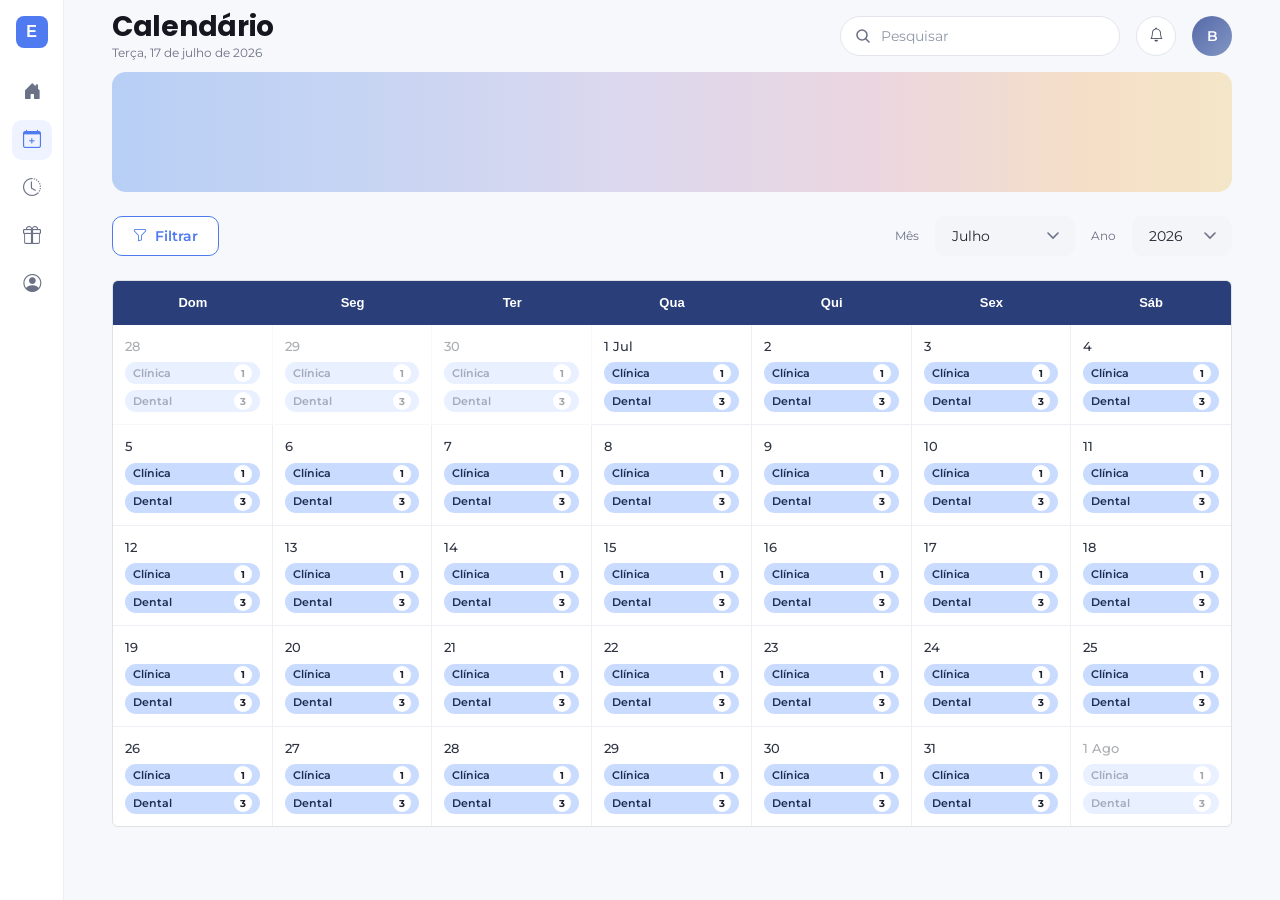
==== commit ec5e5dea: "Conectar sidebar às telas existentes Substitui os 5 ícones genéricos (Painel/Histórico/Pessoas/Mensa" ====
--- a/agendamento.html
+++ b/agendamento.html
@@ -29,30 +29,20 @@
       <!-- Side nav rail -->
       <aside class="nav-rail d-flex flex-column align-items-center gap-2 py-3">
         <div class="nav-brand mb-3">E</div>
-        <a
-          class="nav-item active"
-          href="#"
-          title="Dashboard"
-          aria-label="Dashboard"
-        >
-          <i class="bi bi-grid-fill"></i>
+        <a class="nav-item" href="home.html" title="Início" aria-label="Início">
+          <i class="bi bi-house-door-fill"></i>
         </a>
-        <a class="nav-item" href="#" title="Histórico" aria-label="Histórico">
+        <a class="nav-item active" href="agendamento.html" title="Agendar" aria-label="Agendar">
+          <i class="bi bi-calendar-plus"></i>
+        </a>
+        <a class="nav-item" href="consultas.html" title="Consultas" aria-label="Consultas">
           <i class="bi bi-clock-history"></i>
         </a>
-        <a class="nav-item" href="#" title="Pessoas" aria-label="Pessoas">
-          <i class="bi bi-people"></i>
+        <a class="nav-item" href="rewards.html" title="Recompensas" aria-label="Recompensas">
+          <i class="bi bi-gift"></i>
         </a>
-        <a class="nav-item" href="#" title="Mensagens" aria-label="Mensagens">
-          <i class="bi bi-chat-left"></i>
-        </a>
-        <a
-          class="nav-item"
-          href="#"
-          title="Configurações"
-          aria-label="Configurações"
-        >
-          <i class="bi bi-gear"></i>
+        <a class="nav-item" href="perfil.html" title="Perfil" aria-label="Perfil">
+          <i class="bi bi-person-circle"></i>
         </a>
       </aside>
 
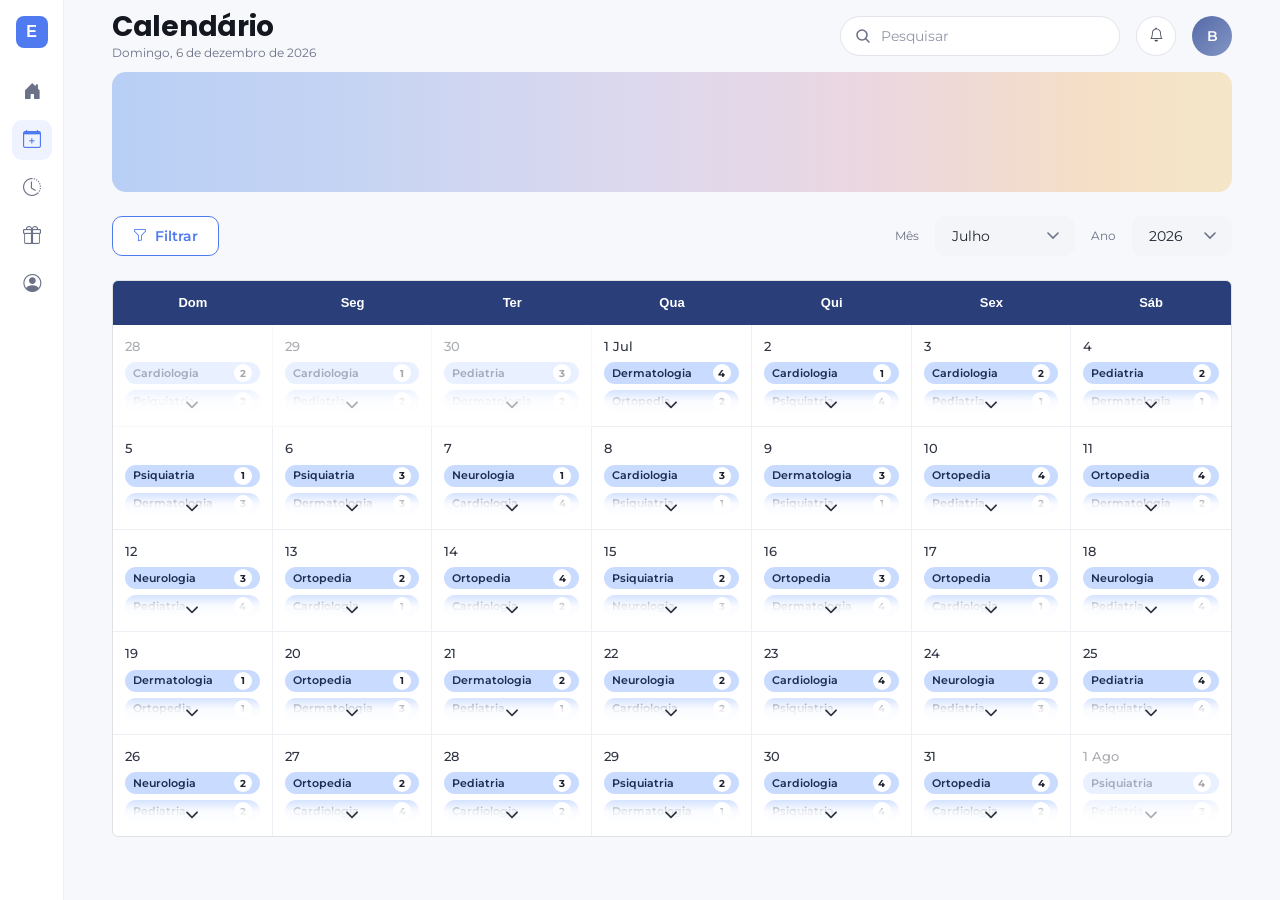
==== commit 513f69ff: "Adicionar filtro por especialidade no agendamento e melhorias na home - Modal de filtro por especial" ====
--- a/agendamento.html
+++ b/agendamento.html
@@ -76,9 +76,26 @@
 
           <!-- Filter / period row -->
           <div class="d-flex align-items-center justify-content-between mb-4">
-            <button type="button" class="btn btn-secondary">
-              <i class="bi bi-funnel"></i> Filtrar
-            </button>
+            <div class="d-flex align-items-center gap-2">
+              <button
+                type="button"
+                class="btn btn-secondary"
+                id="btn-abrir-filtro"
+                data-bs-toggle="modal"
+                data-bs-target="#filterModal"
+              >
+                <i class="bi bi-funnel"></i> Filtrar
+              </button>
+              <span
+                id="filtro-especialidade"
+                class="badge text-bg-light border d-none align-items-center gap-2"
+              >
+                <span>Especialidade: <strong id="filtro-especialidade-nome"></strong></span>
+                <a href="agendamento.html" aria-label="Limpar filtro" class="text-decoration-none">
+                  <i class="bi bi-x-lg"></i>
+                </a>
+              </span>
+            </div>
             <div class="d-flex align-items-center gap-3">
               <label class="form-label m-0 small text-muted-ink" for="cal-month"
                 >Mês</label
@@ -442,6 +459,62 @@
           </div>
         </div>
       </main>
+    </div>
+
+    <!-- Filter Modal -->
+    <div
+      class="modal fade"
+      id="filterModal"
+      tabindex="-1"
+      aria-labelledby="filterModalTitle"
+      aria-hidden="true"
+    >
+      <div class="modal-dialog modal-dialog-centered schedule-modal">
+        <div class="modal-content schedule-card border-0 p-4 shadow-lg">
+          <div class="d-flex align-items-center justify-content-between mb-2">
+            <h2 id="filterModalTitle" class="schedule-title m-0">
+              Filtrar por especialidade
+            </h2>
+            <button
+              type="button"
+              class="btn btn-icon btn-ghost-icon"
+              data-bs-dismiss="modal"
+              aria-label="Fechar"
+            >
+              <i class="bi bi-x-lg"></i>
+            </button>
+          </div>
+          <p class="text-muted-ink small mb-4">Escolha uma especialidade</p>
+
+          <div
+            id="filter-especialidades-list"
+            class="d-flex flex-column gap-2 mb-4"
+            role="radiogroup"
+            aria-label="Especialidades"
+          ></div>
+
+          <div class="row g-3">
+            <div class="col-6 d-grid">
+              <button
+                type="button"
+                class="btn btn-secondary"
+                id="btn-limpar-filtro"
+              >
+                Limpar
+              </button>
+            </div>
+            <div class="col-6 d-grid">
+              <button
+                type="button"
+                class="btn btn-primary"
+                id="btn-aplicar-filtro"
+              >
+                Aplicar
+              </button>
+            </div>
+          </div>
+        </div>
+      </div>
     </div>
 
     <!-- Schedule Modal -->
@@ -542,15 +615,7 @@
       </div>
     </div>
 
-    <script>
-      document.addEventListener("DOMContentLoaded", () => {
-        const modal = new bootstrap.Modal(
-          document.getElementById("scheduleModal"),
-        );
-        document.getElementById("cal-table").addEventListener("click", (e) => {
-          if (e.target.closest(".cal-pill, .cal-cell")) modal.show();
-        });
-      });
-    </script>
+    <script src="./scripts/common.js"></script>
+    <script src="./scripts/agendamento.js"></script>
   </body>
 </html>
--- a/styles/styles.css
+++ b/styles/styles.css
@@ -234,6 +234,68 @@
 }
 .cal-cell:hover { background: var(--ink-50); }
 .cal-cell.is-muted { opacity: 0.4; }
+.cal-cell.is-empty { opacity: 0.35; }
+.cal-cell { position: relative; }
+.cal-content {
+  position: relative;
+  display: flex;
+  flex-direction: column;
+}
+.cal-pills-wrap {
+  display: flex;
+  flex-direction: column;
+  gap: 6px;
+  max-height: 52px;
+  overflow: hidden;
+}
+.cal-cell.is-expanded { z-index: 10; }
+.cal-cell.is-expanded .cal-content {
+  position: absolute;
+  top: 32px;
+  left: 4px;
+  right: 4px;
+  background: var(--surface, #fff);
+  padding: 8px;
+  border: 1px solid var(--ink-200);
+  border-radius: 10px;
+  box-shadow: 0 12px 28px rgba(0, 0, 0, 0.16);
+}
+.cal-cell.is-expanded .cal-pills-wrap {
+  max-height: none;
+  overflow: visible;
+}
+.cal-more {
+  position: absolute;
+  left: 0;
+  right: 0;
+  bottom: 0;
+  height: 28px;
+  display: flex;
+  align-items: flex-end;
+  justify-content: center;
+  padding-bottom: 2px;
+  border: 0;
+  cursor: pointer;
+  background: linear-gradient(
+    to bottom,
+    rgba(255, 255, 255, 0) 0%,
+    rgba(255, 255, 255, 0.9) 55%,
+    rgba(255, 255, 255, 1) 100%
+  );
+  color: var(--ink-700);
+  font-size: 14px;
+  line-height: 1;
+  z-index: 2;
+}
+.cal-cell.is-expanded .cal-more {
+  background: transparent;
+  position: static;
+  height: auto;
+  padding-top: 4px;
+  margin-top: 2px;
+}
+.cal-cell:hover .cal-more { color: var(--primary); }
+.cal-more-icon { transition: transform 0.15s ease; display: inline-block; }
 .cal-cell:nth-child(7n) { border-right: none; }
 .cal-body > .cal-cell:nth-last-child(-n + 7) { border-bottom: none; }
 .cal-num {
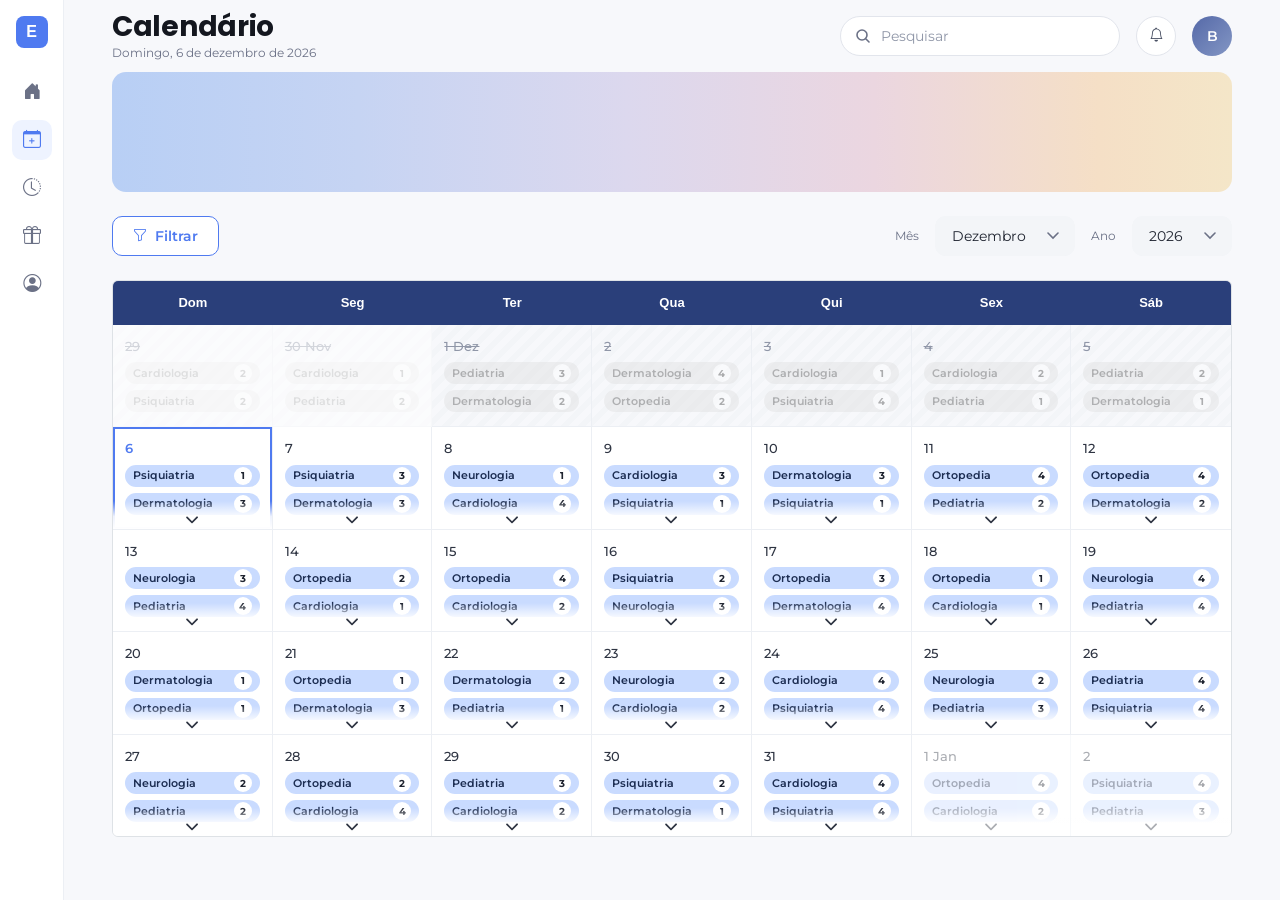
==== commit 6e408bd8: "merge" ====
--- a/agendamento.html
+++ b/agendamento.html
@@ -51,7 +51,7 @@
         <header class="topbar d-flex align-items-center gap-3 px-5">
           <div class="flex-grow-1">
             <h1 class="m-0">Calendário</h1>
-            <div class="text-muted-ink small">Terça, 17 de julho de 2026</div>
+            <div class="text-muted-ink small" id="topbar-date"></div>
           </div>
           <input
             type="text"
@@ -101,21 +101,13 @@
                 >Mês</label
               >
               <div class="select-wrap cal-select-month">
-                <select id="cal-month" class="select">
-                  <option>Julho</option>
-                  <option>Agosto</option>
-                  <option>Setembro</option>
-                  <option>Outubro</option>
-                </select>
+                <select id="cal-month" class="select"></select>
               </div>
               <label class="form-label m-0 small text-muted-ink" for="cal-year"
                 >Ano</label
               >
               <div class="select-wrap cal-select-year">
-                <select id="cal-year" class="select">
-                  <option>2026</option>
-                  <option>2027</option>
-                </select>
+                <select id="cal-year" class="select"></select>
               </div>
             </div>
           </div>
@@ -135,327 +127,7 @@
               <div class="cal-head-cell">Sáb</div>
             </div>
 
-            <div class="cal-body">
-              <div class="cal-cell is-muted">
-                <div class="cal-num">28</div>
-                <div class="cal-pill">
-                  <span>Clínica</span><span class="badge-count">1</span>
-                </div>
-                <div class="cal-pill">
-                  <span>Dental</span><span class="badge-count">3</span>
-                </div>
-              </div>
-              <div class="cal-cell is-muted">
-                <div class="cal-num">29</div>
-                <div class="cal-pill">
-                  <span>Clínica</span><span class="badge-count">1</span>
-                </div>
-                <div class="cal-pill">
-                  <span>Dental</span><span class="badge-count">3</span>
-                </div>
-              </div>
-              <div class="cal-cell is-muted">
-                <div class="cal-num">30</div>
-                <div class="cal-pill">
-                  <span>Clínica</span><span class="badge-count">1</span>
-                </div>
-                <div class="cal-pill">
-                  <span>Dental</span><span class="badge-count">3</span>
-                </div>
-              </div>
-              <div class="cal-cell">
-                <div class="cal-num">1 Jul</div>
-                <div class="cal-pill">
-                  <span>Clínica</span><span class="badge-count">1</span>
-                </div>
-                <div class="cal-pill">
-                  <span>Dental</span><span class="badge-count">3</span>
-                </div>
-              </div>
-              <div class="cal-cell">
-                <div class="cal-num">2</div>
-                <div class="cal-pill">
-                  <span>Clínica</span><span class="badge-count">1</span>
-                </div>
-                <div class="cal-pill">
-                  <span>Dental</span><span class="badge-count">3</span>
-                </div>
-              </div>
-              <div class="cal-cell">
-                <div class="cal-num">3</div>
-                <div class="cal-pill">
-                  <span>Clínica</span><span class="badge-count">1</span>
-                </div>
-                <div class="cal-pill">
-                  <span>Dental</span><span class="badge-count">3</span>
-                </div>
-              </div>
-              <div class="cal-cell">
-                <div class="cal-num">4</div>
-                <div class="cal-pill">
-                  <span>Clínica</span><span class="badge-count">1</span>
-                </div>
-                <div class="cal-pill">
-                  <span>Dental</span><span class="badge-count">3</span>
-                </div>
-              </div>
-
-              <div class="cal-cell">
-                <div class="cal-num">5</div>
-                <div class="cal-pill">
-                  <span>Clínica</span><span class="badge-count">1</span>
-                </div>
-                <div class="cal-pill">
-                  <span>Dental</span><span class="badge-count">3</span>
-                </div>
-              </div>
-              <div class="cal-cell">
-                <div class="cal-num">6</div>
-                <div class="cal-pill">
-                  <span>Clínica</span><span class="badge-count">1</span>
-                </div>
-                <div class="cal-pill">
-                  <span>Dental</span><span class="badge-count">3</span>
-                </div>
-              </div>
-              <div class="cal-cell">
-                <div class="cal-num">7</div>
-                <div class="cal-pill">
-                  <span>Clínica</span><span class="badge-count">1</span>
-                </div>
-                <div class="cal-pill">
-                  <span>Dental</span><span class="badge-count">3</span>
-                </div>
-              </div>
-              <div class="cal-cell">
-                <div class="cal-num">8</div>
-                <div class="cal-pill">
-                  <span>Clínica</span><span class="badge-count">1</span>
-                </div>
-                <div class="cal-pill">
-                  <span>Dental</span><span class="badge-count">3</span>
-                </div>
-              </div>
-              <div class="cal-cell">
-                <div class="cal-num">9</div>
-                <div class="cal-pill">
-                  <span>Clínica</span><span class="badge-count">1</span>
-                </div>
-                <div class="cal-pill">
-                  <span>Dental</span><span class="badge-count">3</span>
-                </div>
-              </div>
-              <div class="cal-cell">
-                <div class="cal-num">10</div>
-                <div class="cal-pill">
-                  <span>Clínica</span><span class="badge-count">1</span>
-                </div>
-                <div class="cal-pill">
-                  <span>Dental</span><span class="badge-count">3</span>
-                </div>
-              </div>
-              <div class="cal-cell">
-                <div class="cal-num">11</div>
-                <div class="cal-pill">
-                  <span>Clínica</span><span class="badge-count">1</span>
-                </div>
-                <div class="cal-pill">
-                  <span>Dental</span><span class="badge-count">3</span>
-                </div>
-              </div>
-
-              <div class="cal-cell">
-                <div class="cal-num">12</div>
-                <div class="cal-pill">
-                  <span>Clínica</span><span class="badge-count">1</span>
-                </div>
-                <div class="cal-pill">
-                  <span>Dental</span><span class="badge-count">3</span>
-                </div>
-              </div>
-              <div class="cal-cell">
-                <div class="cal-num">13</div>
-                <div class="cal-pill">
-                  <span>Clínica</span><span class="badge-count">1</span>
-                </div>
-                <div class="cal-pill">
-                  <span>Dental</span><span class="badge-count">3</span>
-                </div>
-              </div>
-              <div class="cal-cell">
-                <div class="cal-num">14</div>
-                <div class="cal-pill">
-                  <span>Clínica</span><span class="badge-count">1</span>
-                </div>
-                <div class="cal-pill">
-                  <span>Dental</span><span class="badge-count">3</span>
-                </div>
-              </div>
-              <div class="cal-cell">
-                <div class="cal-num">15</div>
-                <div class="cal-pill">
-                  <span>Clínica</span><span class="badge-count">1</span>
-                </div>
-                <div class="cal-pill">
-                  <span>Dental</span><span class="badge-count">3</span>
-                </div>
-              </div>
-              <div class="cal-cell">
-                <div class="cal-num">16</div>
-                <div class="cal-pill">
-                  <span>Clínica</span><span class="badge-count">1</span>
-                </div>
-                <div class="cal-pill">
-                  <span>Dental</span><span class="badge-count">3</span>
-                </div>
-              </div>
-              <div class="cal-cell">
-                <div class="cal-num">17</div>
-                <div class="cal-pill">
-                  <span>Clínica</span><span class="badge-count">1</span>
-                </div>
-                <div class="cal-pill">
-                  <span>Dental</span><span class="badge-count">3</span>
-                </div>
-              </div>
-              <div class="cal-cell">
-                <div class="cal-num">18</div>
-                <div class="cal-pill">
-                  <span>Clínica</span><span class="badge-count">1</span>
-                </div>
-                <div class="cal-pill">
-                  <span>Dental</span><span class="badge-count">3</span>
-                </div>
-              </div>
-
-              <div class="cal-cell">
-                <div class="cal-num">19</div>
-                <div class="cal-pill">
-                  <span>Clínica</span><span class="badge-count">1</span>
-                </div>
-                <div class="cal-pill">
-                  <span>Dental</span><span class="badge-count">3</span>
-                </div>
-              </div>
-              <div class="cal-cell">
-                <div class="cal-num">20</div>
-                <div class="cal-pill">
-                  <span>Clínica</span><span class="badge-count">1</span>
-                </div>
-                <div class="cal-pill">
-                  <span>Dental</span><span class="badge-count">3</span>
-                </div>
-              </div>
-              <div class="cal-cell">
-                <div class="cal-num">21</div>
-                <div class="cal-pill">
-                  <span>Clínica</span><span class="badge-count">1</span>
-                </div>
-                <div class="cal-pill">
-                  <span>Dental</span><span class="badge-count">3</span>
-                </div>
-              </div>
-              <div class="cal-cell">
-                <div class="cal-num">22</div>
-                <div class="cal-pill">
-                  <span>Clínica</span><span class="badge-count">1</span>
-                </div>
-                <div class="cal-pill">
-                  <span>Dental</span><span class="badge-count">3</span>
-                </div>
-              </div>
-              <div class="cal-cell">
-                <div class="cal-num">23</div>
-                <div class="cal-pill">
-                  <span>Clínica</span><span class="badge-count">1</span>
-                </div>
-                <div class="cal-pill">
-                  <span>Dental</span><span class="badge-count">3</span>
-                </div>
-              </div>
-              <div class="cal-cell">
-                <div class="cal-num">24</div>
-                <div class="cal-pill">
-                  <span>Clínica</span><span class="badge-count">1</span>
-                </div>
-                <div class="cal-pill">
-                  <span>Dental</span><span class="badge-count">3</span>
-                </div>
-              </div>
-              <div class="cal-cell">
-                <div class="cal-num">25</div>
-                <div class="cal-pill">
-                  <span>Clínica</span><span class="badge-count">1</span>
-                </div>
-                <div class="cal-pill">
-                  <span>Dental</span><span class="badge-count">3</span>
-                </div>
-              </div>
-
-              <div class="cal-cell">
-                <div class="cal-num">26</div>
-                <div class="cal-pill">
-                  <span>Clínica</span><span class="badge-count">1</span>
-                </div>
-                <div class="cal-pill">
-                  <span>Dental</span><span class="badge-count">3</span>
-                </div>
-              </div>
-              <div class="cal-cell">
-                <div class="cal-num">27</div>
-                <div class="cal-pill">
-                  <span>Clínica</span><span class="badge-count">1</span>
-                </div>
-                <div class="cal-pill">
-                  <span>Dental</span><span class="badge-count">3</span>
-                </div>
-              </div>
-              <div class="cal-cell">
-                <div class="cal-num">28</div>
-                <div class="cal-pill">
-                  <span>Clínica</span><span class="badge-count">1</span>
-                </div>
-                <div class="cal-pill">
-                  <span>Dental</span><span class="badge-count">3</span>
-                </div>
-              </div>
-              <div class="cal-cell">
-                <div class="cal-num">29</div>
-                <div class="cal-pill">
-                  <span>Clínica</span><span class="badge-count">1</span>
-                </div>
-                <div class="cal-pill">
-                  <span>Dental</span><span class="badge-count">3</span>
-                </div>
-              </div>
-              <div class="cal-cell">
-                <div class="cal-num">30</div>
-                <div class="cal-pill">
-                  <span>Clínica</span><span class="badge-count">1</span>
-                </div>
-                <div class="cal-pill">
-                  <span>Dental</span><span class="badge-count">3</span>
-                </div>
-              </div>
-              <div class="cal-cell">
-                <div class="cal-num">31</div>
-                <div class="cal-pill">
-                  <span>Clínica</span><span class="badge-count">1</span>
-                </div>
-                <div class="cal-pill">
-                  <span>Dental</span><span class="badge-count">3</span>
-                </div>
-              </div>
-              <div class="cal-cell is-muted">
-                <div class="cal-num">1 Ago</div>
-                <div class="cal-pill">
-                  <span>Clínica</span><span class="badge-count">1</span>
-                </div>
-                <div class="cal-pill">
-                  <span>Dental</span><span class="badge-count">3</span>
-                </div>
-              </div>
-            </div>
+            <div class="cal-body" id="cal-body"></div>
           </div>
         </div>
       </main>
--- a/styles/styles.css
+++ b/styles/styles.css
@@ -235,9 +235,28 @@
 .cal-cell:hover { background: var(--ink-50); }
 .cal-cell.is-muted { opacity: 0.4; }
 .cal-cell.is-empty { opacity: 0.35; }
+.cal-cell.is-past {
+  cursor: not-allowed;
+  pointer-events: none;
+  background: repeating-linear-gradient(
+    135deg,
+    var(--ink-50, #f5f5f7) 0,
+    var(--ink-50, #f5f5f7) 6px,
+    var(--ink-100, #ececf0) 6px,
+    var(--ink-100, #ececf0) 12px
+  );
+}
+.cal-cell.is-past .cal-num { color: var(--ink-400, #b5b5bd); text-decoration: line-through; }
+.cal-cell.is-past .cal-pill {
+  opacity: 0.35;
+  filter: grayscale(1);
+  cursor: not-allowed;
+}
+.cal-cell.is-past .cal-more { display: none; }
+.cal-cell.is-today { box-shadow: inset 0 0 0 2px var(--primary, #6c5ce7); }
+.cal-cell.is-today .cal-num { color: var(--primary, #6c5ce7); font-weight: var(--fw-semi, 600); }
 .cal-cell { position: relative; }
 .cal-content {
-  position: relative;
   display: flex;
   flex-direction: column;
 }
@@ -254,6 +273,8 @@
   top: 32px;
   left: 4px;
   right: 4px;
+  max-height: calc(100vh - 24px);
+  overflow-y: auto;
   background: var(--surface, #fff);
   padding: 8px;
   border: 1px solid var(--ink-200);
@@ -263,6 +284,10 @@
 .cal-cell.is-expanded .cal-pills-wrap {
   max-height: none;
   overflow: visible;
+}
+.cal-cell.is-expanded.is-expand-up .cal-content {
+  top: auto;
+  bottom: 4px;
 }
 .cal-more {
   position: absolute;
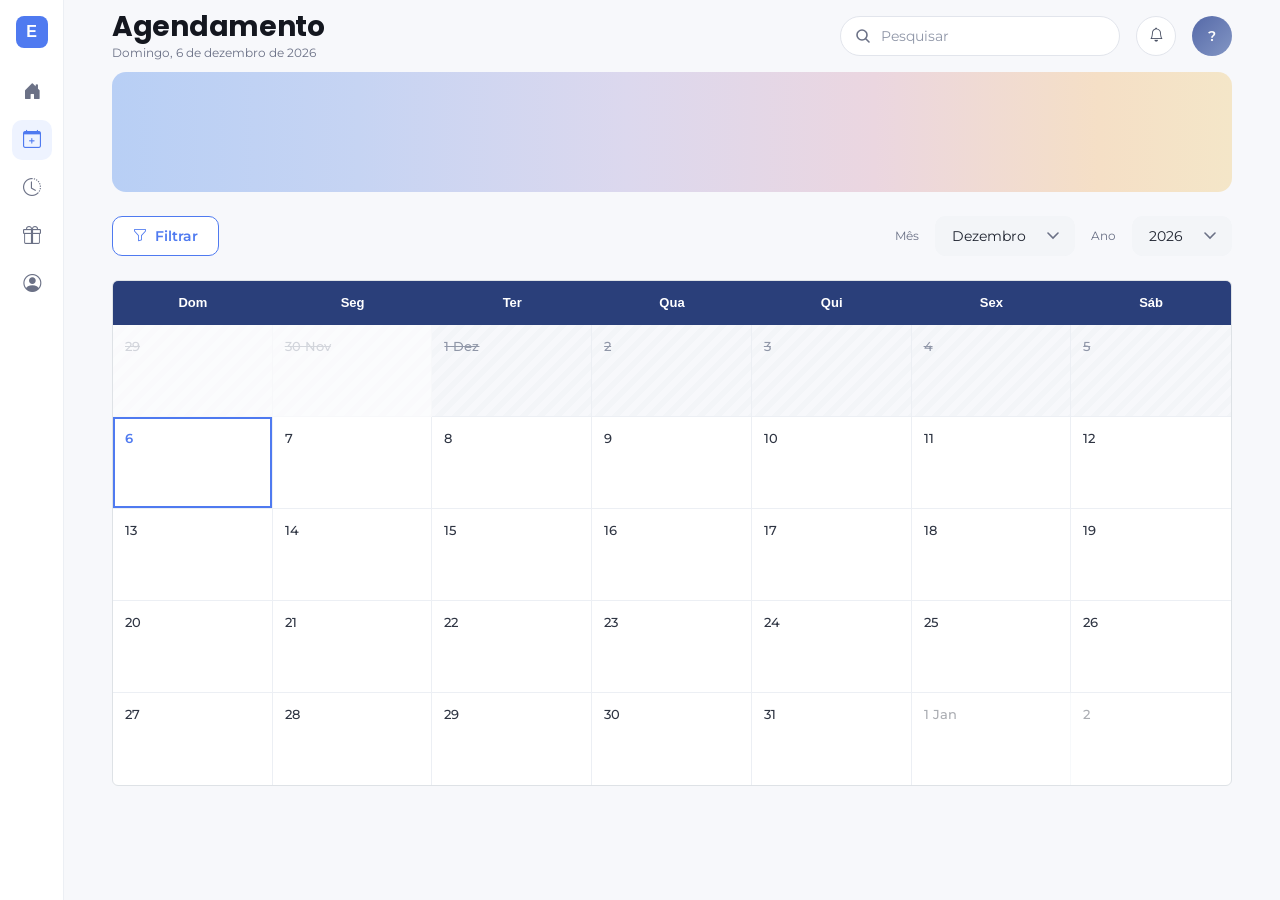
==== commit cb59882f: "atualiza telas, scripts e estilos Co-Authored-By: Claude Opus 4.7 (1M context) <noreply@anthropic.co" ====
--- a/agendamento.html
+++ b/agendamento.html
@@ -21,7 +21,7 @@
     <link rel="stylesheet" href="./styles/tokens.css" />
     <link rel="stylesheet" href="./styles/styles.css" />
 
-    <title>Calendário</title>
+    <title>Agendamento</title>
   </head>
 
   <body>
@@ -50,7 +50,7 @@
         <!-- Topbar -->
         <header class="topbar d-flex align-items-center gap-3 px-5">
           <div class="flex-grow-1">
-            <h1 class="m-0">Calendário</h1>
+            <h1 class="m-0">Agendamento</h1>
             <div class="text-muted-ink small" id="topbar-date"></div>
           </div>
           <input
@@ -91,7 +91,16 @@
                 class="badge text-bg-light border d-none align-items-center gap-2"
               >
                 <span>Especialidade: <strong id="filtro-especialidade-nome"></strong></span>
-                <a href="agendamento.html" aria-label="Limpar filtro" class="text-decoration-none">
+                <a href="#" id="limpar-filtro-especialidade" aria-label="Limpar especialidade" class="text-decoration-none">
+                  <i class="bi bi-x-lg"></i>
+                </a>
+              </span>
+              <span
+                id="filtro-periodo"
+                class="badge text-bg-light border d-none align-items-center gap-2"
+              >
+                <span>Período: <strong id="filtro-periodo-nome"></strong></span>
+                <a href="#" id="limpar-filtro-periodo" aria-label="Limpar período" class="text-decoration-none">
                   <i class="bi bi-x-lg"></i>
                 </a>
               </span>
@@ -145,7 +154,7 @@
         <div class="modal-content schedule-card border-0 p-4 shadow-lg">
           <div class="d-flex align-items-center justify-content-between mb-2">
             <h2 id="filterModalTitle" class="schedule-title m-0">
-              Filtrar por especialidade
+              Filtrar agendamento
             </h2>
             <button
               type="button"
@@ -156,13 +165,20 @@
               <i class="bi bi-x-lg"></i>
             </button>
           </div>
-          <p class="text-muted-ink small mb-4">Escolha uma especialidade</p>
-
+          <p class="text-muted-ink small mb-2">Especialidade</p>
           <div
             id="filter-especialidades-list"
             class="d-flex flex-column gap-2 mb-4"
             role="radiogroup"
             aria-label="Especialidades"
+          ></div>
+
+          <p class="text-muted-ink small mb-2">Período</p>
+          <div
+            id="filter-periodo-list"
+            class="d-flex flex-column gap-2 mb-4"
+            role="radiogroup"
+            aria-label="Período"
           ></div>
 
           <div class="row g-3">
@@ -212,62 +228,14 @@
               <i class="bi bi-x-lg"></i>
             </button>
           </div>
-          <p class="text-muted-ink small mb-4">Horários disponíveis</p>
-
-          <div
+          <p class="text-muted-ink small mb-4" id="scheduleModalSubtitle">Horários disponíveis</p>
+
+          <div
+            id="schedule-slots-list"
             class="d-flex flex-column gap-2 mb-4"
             role="radiogroup"
             aria-label="Horários disponíveis"
-          >
-            <label
-              class="time-row d-flex align-items-center gap-3 p-3 rounded m-0"
-            >
-              <input type="radio" name="schedule-time" checked />
-              <span class="time-radio"></span>
-              <span class="time-label">13h – 14h</span>
-              <span class="time-doctor ms-auto small">Dr. Lúcio</span>
-            </label>
-            <label
-              class="time-row d-flex align-items-center gap-3 p-3 rounded m-0"
-            >
-              <input type="radio" name="schedule-time" />
-              <span class="time-radio"></span>
-              <span class="time-label">13h – 14h</span>
-              <span class="time-doctor ms-auto small">Dra. Maria</span>
-            </label>
-            <label
-              class="time-row d-flex align-items-center gap-3 p-3 rounded m-0"
-            >
-              <input type="radio" name="schedule-time" />
-              <span class="time-radio"></span>
-              <span class="time-label">14h – 15h</span>
-              <span class="time-doctor ms-auto small">Dr. Silva</span>
-            </label>
-            <label
-              class="time-row d-flex align-items-center gap-3 p-3 rounded m-0"
-            >
-              <input type="radio" name="schedule-time" />
-              <span class="time-radio"></span>
-              <span class="time-label">15h – 16h</span>
-              <span class="time-doctor ms-auto small">Dra. Maria</span>
-            </label>
-            <label
-              class="time-row d-flex align-items-center gap-3 p-3 rounded m-0"
-            >
-              <input type="radio" name="schedule-time" />
-              <span class="time-radio"></span>
-              <span class="time-label">16h – 17h</span>
-              <span class="time-doctor ms-auto small">Dr. Reis</span>
-            </label>
-            <label
-              class="time-row d-flex align-items-center gap-3 p-3 rounded m-0"
-            >
-              <input type="radio" name="schedule-time" />
-              <span class="time-radio"></span>
-              <span class="time-label">17h – 18h</span>
-              <span class="time-doctor ms-auto small">Dra. Maria</span>
-            </label>
-          </div>
+          ></div>
 
           <div class="row g-3">
             <div class="col-6 d-grid">
@@ -280,13 +248,14 @@
               </button>
             </div>
             <div class="col-6 d-grid">
-              <button type="button" class="btn btn-primary">Agendar</button>
+              <button type="button" class="btn btn-primary" id="btn-confirmar-agendamento">Agendar</button>
             </div>
           </div>
         </div>
       </div>
     </div>
 
+    <script src="./scripts/saveUpdateDelete.js"></script>
     <script src="./scripts/common.js"></script>
     <script src="./scripts/agendamento.js"></script>
   </body>
--- a/styles/styles.css
+++ b/styles/styles.css
@@ -391,3 +391,178 @@
   color: var(--ink-800);
 }
 .time-doctor { color: var(--ink-500); }
+
+/* ─────────────────────────────────────────────────────────────────
+   RESPONSIVO
+   Breakpoints: 576 (sm) / 768 (md) / 992 (lg) / 1200 (xl)
+   ───────────────────────────────────────────────────────────────── */
+
+/* Calendar: scroll horizontal só em tablet (md-lg). Em mobile <768 vira lista. */
+@media (min-width: 576px) and (max-width: 991.98px) {
+  .cal-head,
+  .cal-body { min-width: 560px; }
+}
+.calendar-scroll,
+.cal-wrap {
+  overflow-x: auto;
+  -webkit-overflow-scrolling: touch;
+}
+
+/* Calendário → lista vertical em mobile */
+@media (max-width: 767.98px) {
+  #cal-table { border: 0 !important; background: transparent !important; overflow: visible !important; }
+  .cal-head { display: none !important; }
+  .cal-body {
+    display: flex !important;
+    flex-direction: column;
+    gap: var(--s-3);
+    min-width: 0 !important;
+  }
+  .cal-cell {
+    border: 1px solid var(--ink-200) !important;
+    border-radius: var(--r-md);
+    background: var(--surface);
+    min-height: 0;
+    padding: var(--s-4) !important;
+    box-shadow: var(--sh-1);
+    position: static !important;
+  }
+  .cal-cell.is-muted,
+  .cal-cell.is-empty,
+  .cal-cell.is-past:not(.is-today) { display: none !important; }
+  .cal-cell:not(:has(.cal-pill)) { display: none; }
+  .cal-num {
+    font-size: 16px;
+    font-weight: var(--fw-bold);
+    color: var(--ink-800);
+    margin-bottom: var(--s-2);
+  }
+  .cal-cell.is-today { box-shadow: inset 0 0 0 2px var(--primary), var(--sh-1); }
+  .cal-pills-wrap {
+    max-height: none !important;
+    overflow: visible !important;
+    gap: var(--s-2);
+  }
+  .cal-pill {
+    width: 100%;
+    padding: 10px 14px;
+    font-size: 13px;
+    border-radius: var(--r-md);
+  }
+  .cal-more { display: none !important; }
+  .cal-cell.is-expanded .cal-content {
+    position: static !important;
+    background: transparent !important;
+    box-shadow: none !important;
+    padding: 0 !important;
+    border: 0 !important;
+    max-height: none !important;
+  }
+}
+
+/* Empilha filtro: chips em cima, Mês/Ano lado a lado embaixo */
+@media (max-width: 767.98px) {
+  main .px-5 > .d-flex.justify-content-between {
+    flex-direction: column;
+    align-items: stretch !important;
+    gap: var(--s-3);
+  }
+  main .px-5 > .d-flex.justify-content-between > div {
+    width: 100%;
+    justify-content: flex-start;
+  }
+  main .px-5 > .d-flex.justify-content-between > div:last-child > .select-wrap {
+    flex: 1 1 0;
+  }
+  .cal-select-month,
+  .cal-select-year { width: 100% !important; }
+}
+
+/* Modais como bottom sheet em mobile */
+@media (max-width: 767.98px) {
+  .modal.fade .schedule-modal {
+    margin: 0;
+    max-width: 100vw;
+    width: 100vw;
+    position: fixed;
+    bottom: 0;
+    left: 0;
+    right: 0;
+    transform: translateY(100%);
+    transition: transform 0.25s ease-out;
+  }
+  .modal.show .schedule-modal { transform: translateY(0); }
+  .schedule-modal .schedule-card {
+    border-radius: var(--r-lg) var(--r-lg) 0 0 !important;
+    max-height: 90vh;
+    overflow-y: auto;
+    padding-bottom: calc(var(--s-5) + env(safe-area-inset-bottom, 0px)) !important;
+  }
+}
+
+/* Hero band fluida */
+.hero-band { height: clamp(72px, 14vw, 120px); }
+
+/* Topbar responsiva */
+@media (max-width: 767.98px) {
+  .topbar {
+    height: auto !important;
+    flex-wrap: wrap;
+    padding: var(--s-3) var(--s-4) !important;
+    gap: var(--s-2) !important;
+  }
+  .topbar h1 { font-size: 20px; }
+  .input-search {
+    width: 100% !important;
+    flex: 1 1 100%;
+    order: 5;
+  }
+}
+
+/* Input search fluida em todas as larguras pequenas */
+@media (max-width: 991.98px) {
+  .input-search {
+    width: 100%;
+    max-width: 280px;
+    min-width: 0;
+  }
+}
+
+/* Nav rail → bottom navigation no mobile */
+@media (max-width: 767.98px) {
+  body { padding-bottom: 64px; }
+  main { padding-bottom: 80px !important; }
+  .nav-rail {
+    position: fixed !important;
+    bottom: 0;
+    left: 0;
+    right: 0;
+    top: auto !important;
+    width: 100% !important;
+    min-height: 0 !important;
+    height: 64px;
+    flex-direction: row !important;
+    justify-content: space-around !important;
+    align-items: center !important;
+    padding: 0 var(--s-3) !important;
+    gap: 0 !important;
+    border-right: none !important;
+    border-top: 1px solid var(--ink-150);
+    z-index: 1030;
+    box-shadow: 0 -2px 8px rgba(0,0,0,0.06);
+  }
+  .nav-rail .nav-brand { display: none !important; }
+  .nav-item { width: 44px; height: 44px; font-size: 20px; }
+}
+
+/* Padding lateral reduzido em mobile */
+@media (max-width: 575.98px) {
+  .px-5 { padding-left: var(--s-3) !important; padding-right: var(--s-3) !important; }
+  .pb-5 { padding-bottom: var(--s-4) !important; }
+}
+
+/* Modais ocupam mais da tela */
+@media (max-width: 575.98px) {
+  .modal-dialog { margin: var(--s-3); }
+  .schedule-modal { max-width: calc(100vw - 24px); }
+}
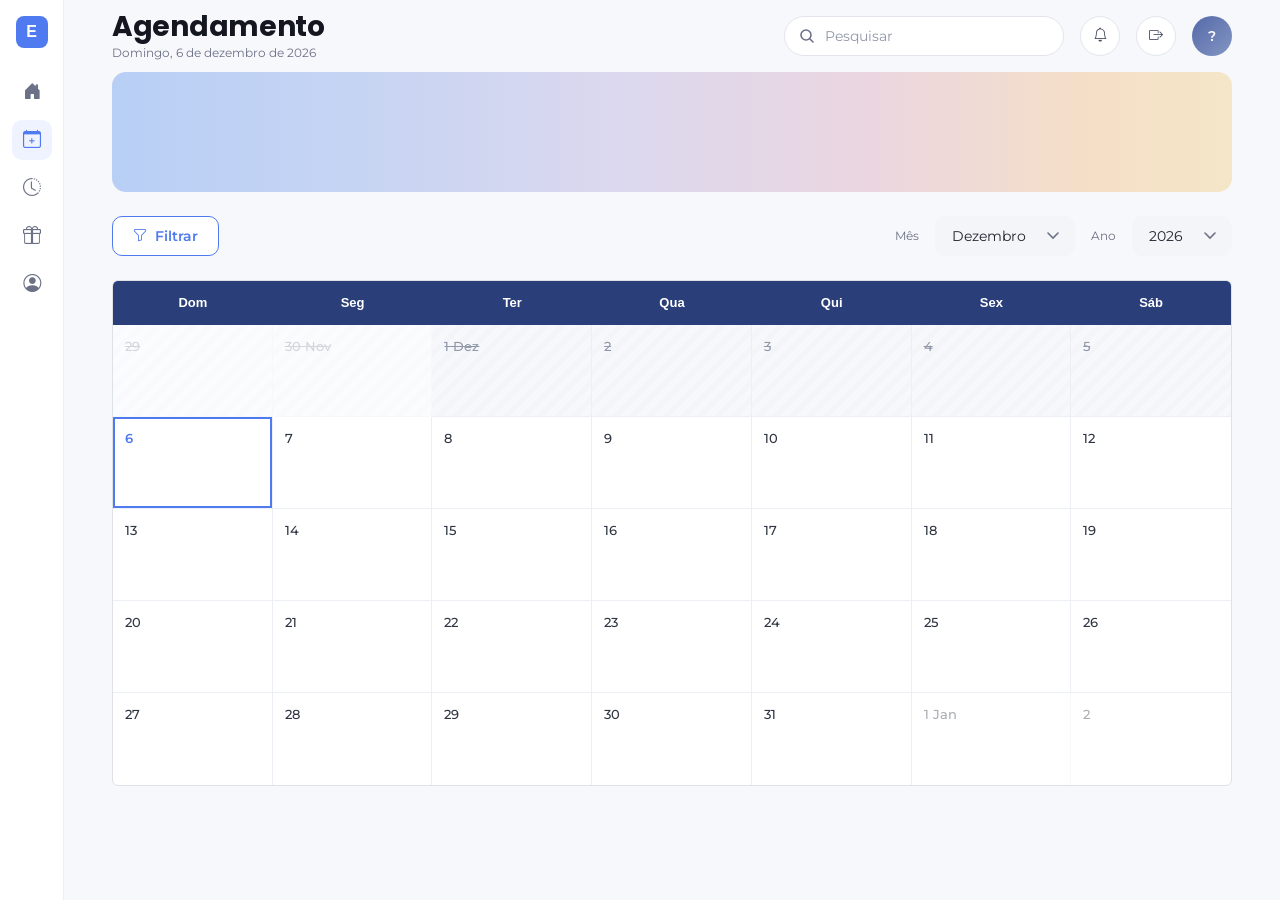
==== commit 5bd1c27e: "corrige caminhos relativos em links de navegação Adiciona ./ em todos os hrefs entre páginas HTML e " ====
--- a/agendamento.html
+++ b/agendamento.html
@@ -29,19 +29,19 @@
       <!-- Side nav rail -->
       <aside class="nav-rail d-flex flex-column align-items-center gap-2 py-3">
         <div class="nav-brand mb-3">E</div>
-        <a class="nav-item" href="home.html" title="Início" aria-label="Início">
+        <a class="nav-item" href="./home.html" title="Início" aria-label="Início">
           <i class="bi bi-house-door-fill"></i>
         </a>
-        <a class="nav-item active" href="agendamento.html" title="Agendar" aria-label="Agendar">
+        <a class="nav-item active" href="./agendamento.html" title="Agendar" aria-label="Agendar">
           <i class="bi bi-calendar-plus"></i>
         </a>
-        <a class="nav-item" href="consultas.html" title="Consultas" aria-label="Consultas">
+        <a class="nav-item" href="./consultas.html" title="Consultas" aria-label="Consultas">
           <i class="bi bi-clock-history"></i>
         </a>
-        <a class="nav-item" href="rewards.html" title="Recompensas" aria-label="Recompensas">
+        <a class="nav-item" href="./rewards.html" title="Recompensas" aria-label="Recompensas">
           <i class="bi bi-gift"></i>
         </a>
-        <a class="nav-item" href="perfil.html" title="Perfil" aria-label="Perfil">
+        <a class="nav-item" href="./perfil.html" title="Perfil" aria-label="Perfil">
           <i class="bi bi-person-circle"></i>
         </a>
       </aside>
